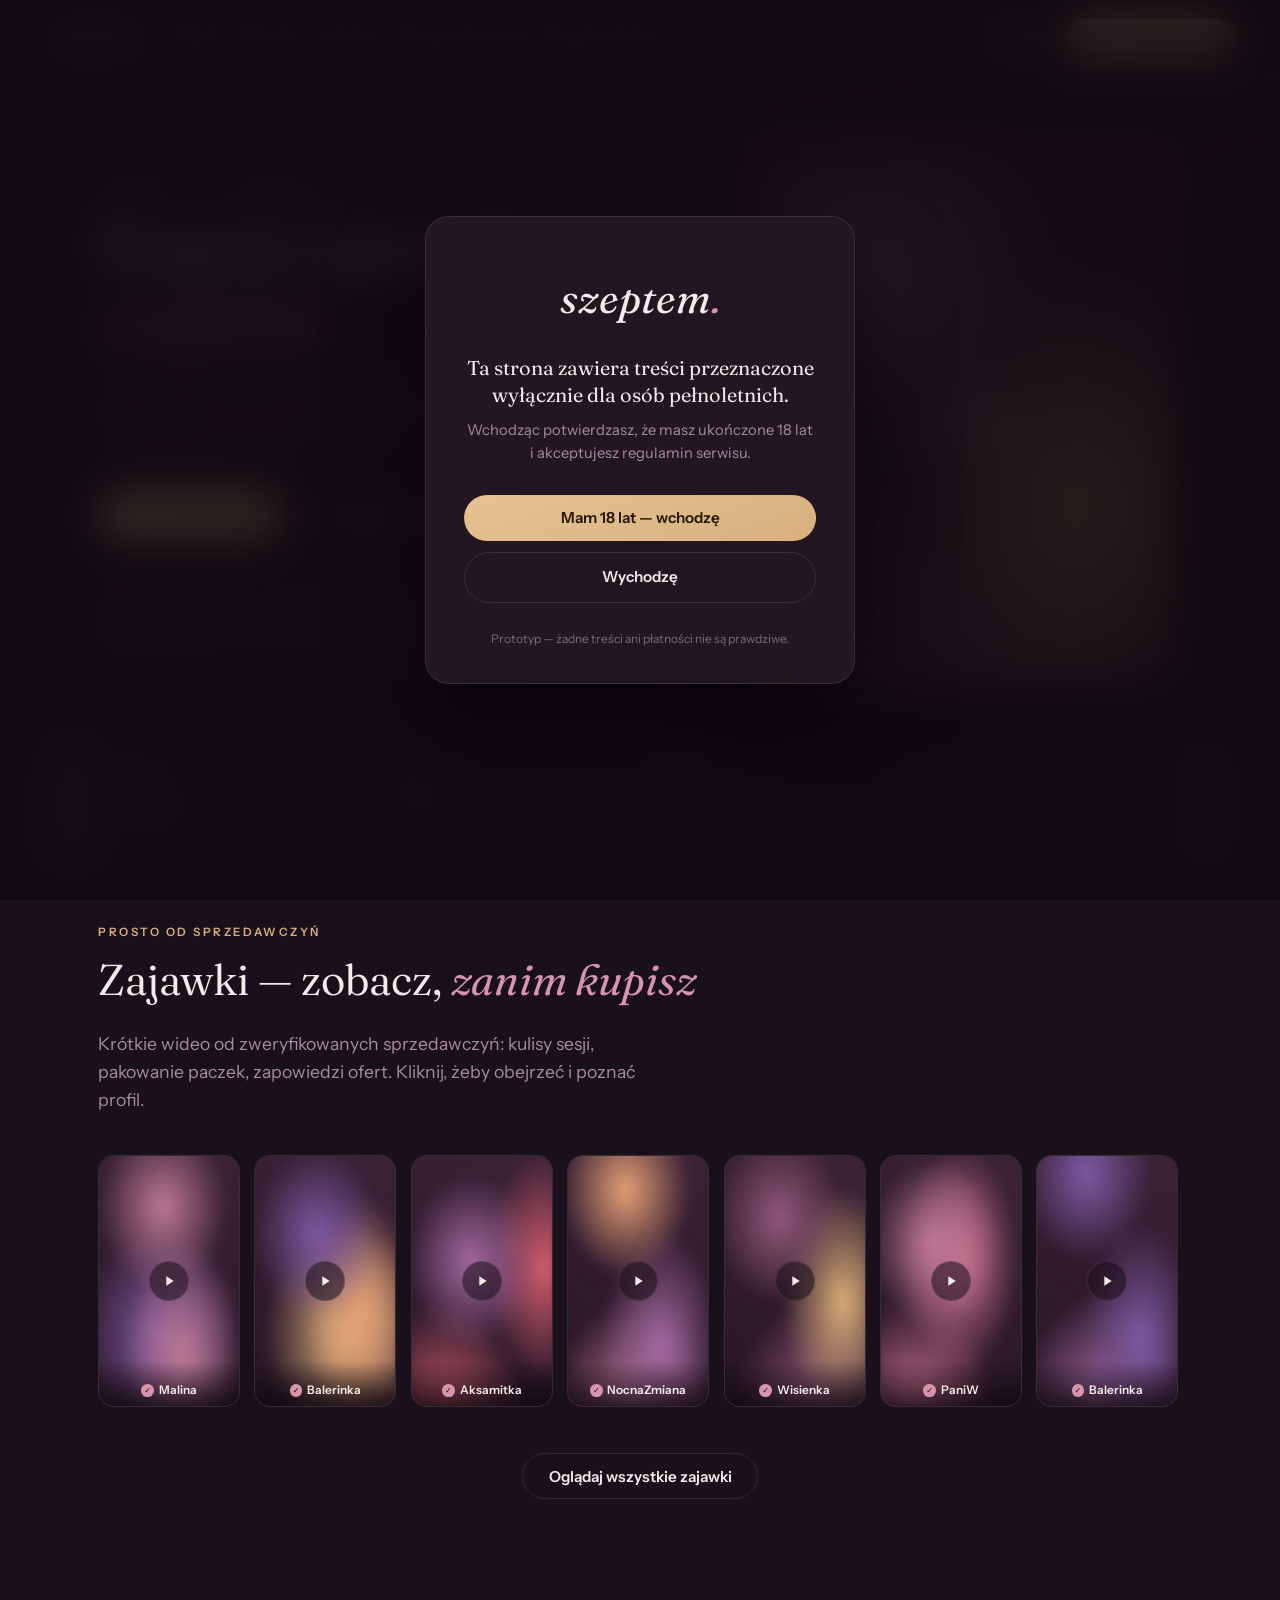
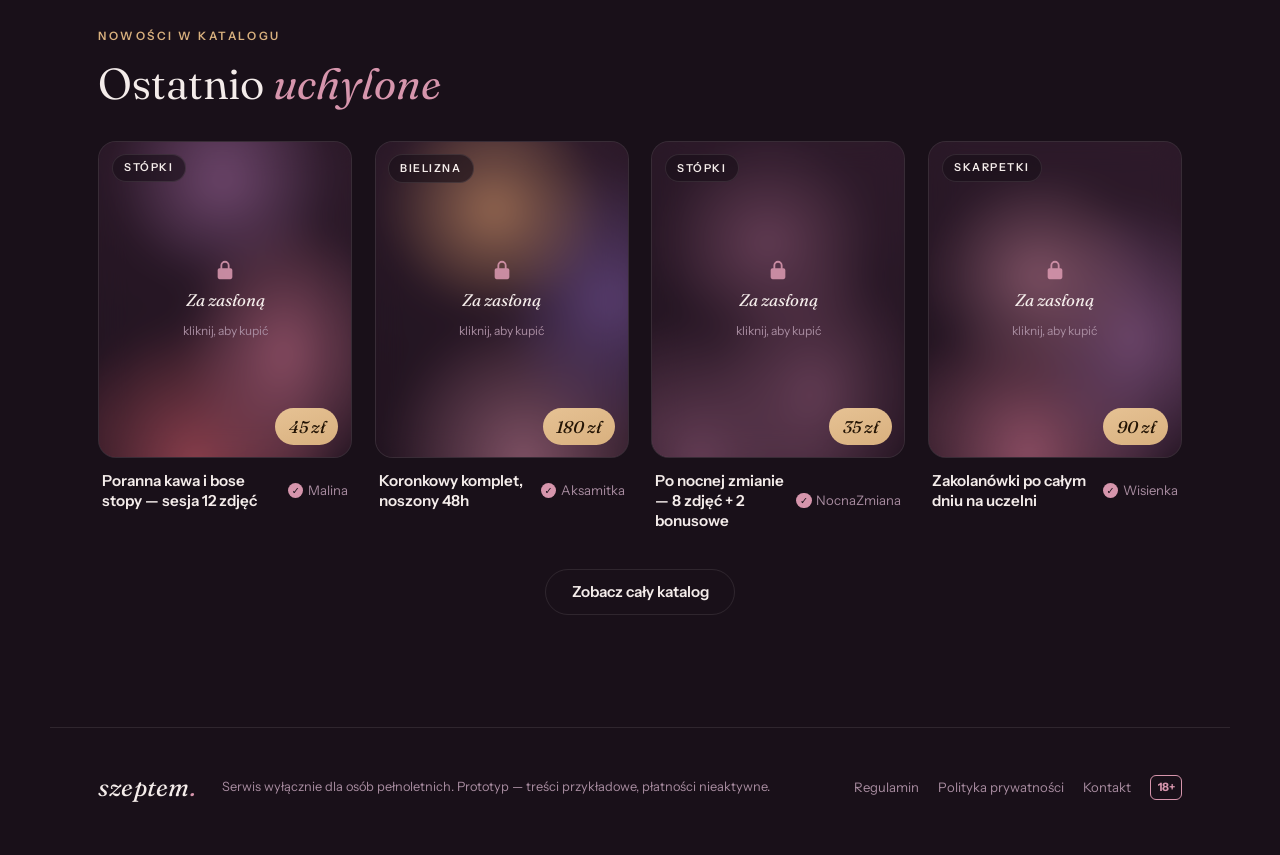
==== index.html @ f17a424f "szeptem. — prototyp marketplace 18+ z feedem zajawek (shorts) Klikalny prototyp: bramka 18+, katalog" ====
<!DOCTYPE html>
<html lang="pl">
<head>
<meta charset="UTF-8">
<meta name="viewport" content="width=device-width, initial-scale=1.0">
<title>szeptem — dyskretny marketplace dla dorosłych</title>
<link rel="preconnect" href="https://fonts.googleapis.com">
<link rel="preconnect" href="https://fonts.gstatic.com" crossorigin>
<link href="https://fonts.googleapis.com/css2?family=Fraunces:ital,opsz,wght@0,9..144,300..700;1,9..144,300..700&family=Instrument+Sans:ital,wght@0,400..700;1,400..700&display=swap" rel="stylesheet">
<link rel="stylesheet" href="css/style.css">
</head>
<body>

<!-- ══════════ BRAMKA 18+ ══════════ -->
<div class="agegate" id="agegate">
  <div class="agegate-card">
    <div class="wordmark wordmark-lg">szeptem<span class="wordmark-dot">.</span></div>
    <p class="agegate-lead">Ta strona zawiera treści przeznaczone wyłącznie dla&nbsp;osób pełnoletnich.</p>
    <p class="agegate-sub">Wchodząc potwierdzasz, że masz ukończone 18&nbsp;lat i&nbsp;akceptujesz regulamin serwisu.</p>
    <div class="agegate-actions">
      <button class="btn btn-gold" id="age-yes">Mam 18 lat — wchodzę</button>
      <a class="btn btn-ghost" href="https://www.google.com">Wychodzę</a>
    </div>
    <p class="agegate-note">Prototyp — żadne treści ani płatności nie są prawdziwe.</p>
  </div>
</div>

<!-- ══════════ NAGŁÓWEK ══════════ -->
<header class="topbar">
  <a class="wordmark" href="#" data-nav="home">szeptem<span class="wordmark-dot">.</span></a>
  <nav class="nav">
    <a href="#" data-nav="home" class="nav-link active">Start</a>
    <a href="#" data-nav="shorts" class="nav-link">Zajawki</a>
    <a href="#" data-nav="browse" class="nav-link">Katalog</a>
    <a href="#" data-nav="sellers" class="nav-link">Dla sprzedawczyń</a>
    <a href="#" data-nav="safety" class="nav-link">Bezpieczeństwo</a>
  </nav>
  <div class="topbar-actions" id="topbar-actions"></div>
</header>

<main>

<!-- ══════════ WIDOK: START ══════════ -->
<section class="view active" id="view-home">
  <div class="hero">
    <div class="hero-copy">
      <p class="eyebrow">Pierwszy polski marketplace 18+</p>
      <h1 class="display">Kupuj i&nbsp;sprzedawaj <em>szeptem</em></h1>
      <p class="lead">Zdjęcia stóp, noszona bielizna i&nbsp;prywatne kolekcje — od&nbsp;zweryfikowanych sprzedawczyń, bez pośredników z&nbsp;zagranicy, w&nbsp;złotówkach i&nbsp;po&nbsp;polsku.</p>
      <div class="hero-actions">
        <button class="btn btn-gold" data-nav="browse">Przeglądaj katalog</button>
        <button class="btn btn-ghost" data-nav="sellers">Zostań sprzedawczynią</button>
      </div>
      <ul class="hero-props">
        <li>Weryfikacja wieku i&nbsp;tożsamości każdej sprzedawczyni</li>
        <li>Dyskretne płatności i&nbsp;neutralna nazwa na&nbsp;wyciągu</li>
        <li>Automatyczny znak wodny na&nbsp;każdym podglądzie</li>
      </ul>
    </div>
    <div class="hero-visual">
      <div class="veil-card veil-hero" data-seed="7">
        <div class="veil-art"></div>
        <div class="veil-cover">
          <svg class="icon-lock" viewBox="0 0 24 24" width="26" height="26" aria-hidden="true"><path fill="currentColor" d="M12 2a5 5 0 0 0-5 5v3H6a2 2 0 0 0-2 2v8a2 2 0 0 0 2 2h12a2 2 0 0 0 2-2v-8a2 2 0 0 0-2-2h-1V7a5 5 0 0 0-5-5Zm-3 8V7a3 3 0 1 1 6 0v3H9Z"/></svg>
          <span>Treść za zasłoną</span>
          <small>odkryjesz ją po zakupie</small>
        </div>
      </div>
    </div>
  </div>

  <div class="strip">
    <div class="strip-item"><strong>85%</strong><span>prowizji trafia do sprzedawczyni</span></div>
    <div class="strip-item"><strong>PLN</strong><span>ceny i wypłaty w złotówkach</span></div>
    <div class="strip-item"><strong>18+</strong><span>weryfikacja dowodem, nie deklaracją</span></div>
    <div class="strip-item"><strong>0</strong><span>prawdziwych imion w serwisie</span></div>
  </div>

  <div class="section">
    <p class="eyebrow">Prosto od sprzedawczyń</p>
    <h2 class="h2">Zajawki — zobacz, <em>zanim kupisz</em></h2>
    <p class="lead lead-narrow">Krótkie wideo od zweryfikowanych sprzedawczyń: kulisy sesji, pakowanie paczek, zapowiedzi ofert. Kliknij, żeby obejrzeć i&nbsp;poznać profil.</p>
    <div class="shorts-teaser" id="home-shorts"></div>
    <div class="section-more"><button class="btn btn-ghost" data-nav="shorts">Oglądaj wszystkie zajawki</button></div>
  </div>

  <div class="section">
    <p class="eyebrow">Nowości w katalogu</p>
    <h2 class="h2">Ostatnio <em>uchylone</em></h2>
    <div class="grid" id="home-grid"></div>
    <div class="section-more"><button class="btn btn-ghost" data-nav="browse">Zobacz cały katalog</button></div>
  </div>
</section>

<!-- ══════════ WIDOK: ZAJAWKI (shorts) ══════════ -->
<section class="view" id="view-shorts">
  <div class="shorts-wrap">
    <aside class="shorts-intro">
      <p class="eyebrow">Zajawki</p>
      <h2 class="h2">Krótko. Zmysłowo. <em>Szeptem.</em></h2>
      <p class="lead">Sprzedawczynie pokazują tu kulisy swoich ofert w&nbsp;kilkusekundowych klipach. Podgląd zawsze ze&nbsp;znakiem wodnym — pełna treść czeka za&nbsp;zasłoną.</p>
      <ul class="hero-props shorts-hints">
        <li>Przewijaj w dół, żeby oglądać kolejne</li>
        <li>Kliknij wideo, żeby przejść do profilu</li>
        <li>Złoty przycisk kupuje ofertę z zajawki</li>
      </ul>
    </aside>
    <div class="shorts-feed" id="shorts-feed" aria-label="Zajawki wideo"></div>
  </div>
</section>

<!-- ══════════ WIDOK: KATALOG ══════════ -->
<section class="view" id="view-browse">
  <div class="section">
    <p class="eyebrow">Katalog</p>
    <h2 class="h2">Wybierz, co Cię <em>kusi</em></h2>
    <div class="filters" id="filters"></div>
    <div class="grid" id="browse-grid"></div>
  </div>
</section>

<!-- ══════════ WIDOK: PROFIL ══════════ -->
<section class="view" id="view-profile">
  <div class="section" id="profile-root"></div>
</section>

<!-- ══════════ WIDOK: DLA SPRZEDAWCZYŃ ══════════ -->
<section class="view" id="view-sellers">
  <div class="section">
    <p class="eyebrow">Dla sprzedawczyń</p>
    <h2 class="h2">Twoje zasady. Twoja cena. <em>Twoja anonimowość.</em></h2>
    <p class="lead lead-narrow">Zarabiasz na własnych warunkach — my pilnujemy dyskrecji, płatności i&nbsp;tego, żeby nikt nie&nbsp;ukradł Twoich zdjęć.</p>

    <ol class="steps">
      <li class="step">
        <span class="step-no">1</span>
        <h3>Weryfikacja</h3>
        <p>Dowód osobisty + selfie. Sprawdzamy pełnoletność i&nbsp;tożsamość, a&nbsp;potem te dane znikają z&nbsp;widoku — kupujący widzą wyłącznie Twój pseudonim.</p>
      </li>
      <li class="step">
        <span class="step-no">2</span>
        <h3>Wystawiasz oferty</h3>
        <p>Zdjęcia stóp, bielizna, zestawy, video. Sama ustalasz ceny. Każdy podgląd dostaje automatyczny znak wodny i&nbsp;trafia za&nbsp;zasłonę.</p>
      </li>
      <li class="step">
        <span class="step-no">3</span>
        <h3>Wypłacasz</h3>
        <p>85% ceny trafia do&nbsp;Ciebie. Wypłata na&nbsp;konto lub w&nbsp;krypto, z&nbsp;neutralnym tytułem przelewu.</p>
      </li>
    </ol>

    <div class="seller-cta">
      <button class="btn btn-gold" onclick="alert('Prototyp — rejestracja jeszcze nie działa.')">Załóż konto sprzedawczyni</button>
      <span class="seller-cta-note">Rejestracja i weryfikacja są bezpłatne.</span>
    </div>
  </div>
</section>

<!-- ══════════ WIDOK: BEZPIECZEŃSTWO ══════════ -->
<section class="view" id="view-safety">
  <div class="section">
    <p class="eyebrow">Bezpieczeństwo</p>
    <h2 class="h2">Dyskrecja to nie dodatek. <em>To fundament.</em></h2>
    <div class="safety-grid">
      <div class="safety-card">
        <h3>Weryfikacja 18+</h3>
        <p>Każda sprzedawczyni przechodzi weryfikację dowodem osobistym i&nbsp;selfie. Konta bez weryfikacji nie mogą niczego wystawić.</p>
      </div>
      <div class="safety-card">
        <h3>Anonimowość obu stron</h3>
        <p>Pseudonimy zamiast imion, brak publicznych danych kontaktowych. Wiadomości tylko wewnątrz serwisu.</p>
      </div>
      <div class="safety-card">
        <h3>Neutralne płatności</h3>
        <p>Na wyciągu z banku pojawia się neutralna nazwa firmy — nigdy nazwa serwisu ani opis zakupu.</p>
      </div>
      <div class="safety-card">
        <h3>Ochrona treści</h3>
        <p>Znaki wodne na podglądach, blokada zapisu, zgłoszenia DMCA w&nbsp;imieniu sprzedawczyń, gdy ktoś wyniesie treści poza serwis.</p>
      </div>
      <div class="safety-card">
        <h3>Moderacja</h3>
        <p>Każda oferta przechodzi przez moderację przed publikacją. Zero tolerancji dla treści niezgodnych z&nbsp;prawem lub wystawianych bez zgody.</p>
      </div>
      <div class="safety-card">
        <h3>RODO</h3>
        <p>Dane weryfikacyjne przechowywane osobno od&nbsp;profilu, szyfrowane, usuwane na&nbsp;żądanie po&nbsp;zamknięciu konta.</p>
      </div>
    </div>
  </div>
</section>

</main>

<!-- ══════════ MODAL ZAKUPU ══════════ -->
<div class="modal-backdrop" id="modal" hidden>
  <div class="modal" role="dialog" aria-modal="true" aria-labelledby="modal-title">
    <button class="modal-close" id="modal-close" aria-label="Zamknij">×</button>
    <div id="modal-body"></div>
  </div>
</div>

<footer class="footer">
  <div class="wordmark">szeptem<span class="wordmark-dot">.</span></div>
  <p>Serwis wyłącznie dla osób pełnoletnich. Prototyp — treści przykładowe, płatności nieaktywne.</p>
  <nav class="footer-links">
    <a href="#" onclick="return false">Regulamin</a>
    <a href="#" onclick="return false">Polityka prywatności</a>
    <a href="#" onclick="return false">Kontakt</a>
    <span class="badge-18">18+</span>
  </nav>
</footer>

<script src="js/data.js"></script>
<script src="js/app.js"></script>
</body>
</html>
---- css/style.css ----
/* ═══════════════════════════════════════════════════════════
   szeptem. — design system „atłasowa noc"
   śliwkowa czerń · przygaszony róż · szampańskie złoto
   Fraunces (display, italic) + Instrument Sans (tekst)
   ═══════════════════════════════════════════════════════════ */

:root {
  --ink:     #191019;   /* tło — śliwkowa czerń, nie neutralna */
  --panel:   #221621;
  --panel-2: #2b1c29;
  --rose:    #d695ac;   /* atłasowy róż — akcent zmysłowy */
  --rose-soft: #b97a92;
  --gold:    #d8b07e;   /* szampańskie złoto — ceny, CTA */
  --cream:   #f4ecea;
  --muted:   #a88ca0;
  --line:    rgba(244, 236, 234, .10);
  --radius:  18px;
  --font-display: "Fraunces", Georgia, serif;
  --font-body: "Instrument Sans", system-ui, sans-serif;
}

* { margin: 0; padding: 0; box-sizing: border-box; }

html { scroll-behavior: smooth; }

body {
  background: var(--ink);
  color: var(--cream);
  font-family: var(--font-body);
  font-size: 16px;
  line-height: 1.6;
  min-height: 100vh;
  /* delikatna poświata w rogu — jak lampka nocna */
  background-image:
    radial-gradient(1200px 700px at 85% -10%, rgba(214, 149, 172, .07), transparent 60%),
    radial-gradient(900px 600px at -10% 100%, rgba(216, 176, 126, .05), transparent 60%);
  background-attachment: fixed;
}

::selection { background: var(--rose); color: var(--ink); }

/* ── typografia ── */

.wordmark {
  font-family: var(--font-display);
  font-style: italic;
  font-weight: 400;
  font-size: 1.55rem;
  letter-spacing: .01em;
  color: var(--cream);
  text-decoration: none;
}
.wordmark-dot { color: var(--rose); }
.wordmark-lg { font-size: 2.6rem; }

.display {
  font-family: var(--font-display);
  font-weight: 340;
  font-size: clamp(2.6rem, 6vw, 4.4rem);
  line-height: 1.04;
  letter-spacing: -.015em;
}
.display em, .h2 em {
  font-style: italic;
  color: var(--rose);
  font-weight: 380;
}

.h2 {
  font-family: var(--font-display);
  font-weight: 360;
  font-size: clamp(1.9rem, 4vw, 2.7rem);
  line-height: 1.12;
  margin-bottom: 1.6rem;
}

.eyebrow {
  font-size: .72rem;
  font-weight: 600;
  letter-spacing: .22em;
  text-transform: uppercase;
  color: var(--gold);
  margin-bottom: .9rem;
}

.lead {
  font-size: 1.1rem;
  color: var(--muted);
  max-width: 46ch;
}
.lead-narrow { margin-bottom: 2.5rem; }

/* ── przyciski ── */

.btn {
  display: inline-block;
  font-family: var(--font-body);
  font-size: .95rem;
  font-weight: 600;
  padding: .78rem 1.6rem;
  border-radius: 999px;
  border: 1px solid transparent;
  cursor: pointer;
  text-decoration: none;
  text-align: center;
  transition: transform .15s ease, background .2s ease, border-color .2s ease;
}
.btn:hover { transform: translateY(-1px); }
.btn:focus-visible { outline: 2px solid var(--rose); outline-offset: 3px; }

.btn-gold {
  background: linear-gradient(160deg, #e6c294, var(--gold));
  color: #241505;
}
.btn-ghost {
  background: transparent;
  border-color: var(--line);
  color: var(--cream);
}
.btn-ghost:hover { border-color: var(--rose-soft); }
.btn-sm { padding: .5rem 1.1rem; font-size: .85rem; }

/* ── bramka 18+ ── */

.agegate {
  position: fixed; inset: 0; z-index: 100;
  display: flex; align-items: center; justify-content: center;
  background: rgba(15, 8, 15, .8);
  backdrop-filter: blur(22px);
  -webkit-backdrop-filter: blur(22px);
  padding: 1.5rem;
}
.agegate.hidden { display: none; }

.agegate-card {
  max-width: 430px;
  text-align: center;
  background: var(--panel);
  border: 1px solid var(--line);
  border-radius: 24px;
  padding: 3rem 2.4rem 2.2rem;
  box-shadow: 0 40px 90px rgba(0,0,0,.5);
}
.agegate-lead {
  font-family: var(--font-display);
  font-size: 1.25rem;
  font-weight: 380;
  line-height: 1.35;
  margin: 1.4rem 0 .7rem;
}
.agegate-sub { color: var(--muted); font-size: .92rem; margin-bottom: 1.8rem; }
.agegate-actions { display: flex; flex-direction: column; gap: .7rem; }
.agegate-note { margin-top: 1.6rem; font-size: .75rem; color: var(--muted); opacity: .7; }

/* ── nagłówek ── */

.topbar {
  position: sticky; top: 0; z-index: 50;
  display: flex; align-items: center; gap: 2.2rem;
  padding: 1rem clamp(1.2rem, 4vw, 3rem);
  background: rgba(25, 16, 25, .82);
  backdrop-filter: blur(14px);
  -webkit-backdrop-filter: blur(14px);
  border-bottom: 1px solid var(--line);
}
.nav { display: flex; gap: 1.6rem; flex: 1; }
.nav-link {
  color: var(--muted);
  text-decoration: none;
  font-size: .92rem;
  font-weight: 500;
  padding: .3rem 0;
  border-bottom: 1px solid transparent;
  transition: color .2s ease;
}
.nav-link:hover { color: var(--cream); }
.nav-link.active { color: var(--cream); border-bottom-color: var(--rose); }
.topbar-actions { display: flex; gap: .6rem; }

/* ── widoki ── */

.view { display: none; }
.view.active { display: block; animation: viewIn .35s ease; }
@keyframes viewIn { from { opacity: 0; transform: translateY(8px); } to { opacity: 1; transform: none; } }

.section {
  max-width: 1180px;
  margin: 0 auto;
  padding: 4rem clamp(1.2rem, 4vw, 3rem);
}
.section-more { text-align: center; margin-top: 2.4rem; }

/* ── hero ── */

.hero {
  max-width: 1180px;
  margin: 0 auto;
  padding: 4.5rem clamp(1.2rem, 4vw, 3rem) 3rem;
  display: grid;
  grid-template-columns: 1.15fr .85fr;
  gap: 3.5rem;
  align-items: center;
}
.hero-actions { display: flex; gap: .9rem; margin: 2rem 0 2.2rem; flex-wrap: wrap; }
.hero-copy .lead { margin-top: 1.4rem; }

.hero-props { list-style: none; display: grid; gap: .55rem; }
.hero-props li {
  color: var(--muted);
  font-size: .92rem;
  padding-left: 1.4rem;
  position: relative;
}
.hero-props li::before {
  content: "";
  position: absolute; left: 0; top: .52em;
  width: .55rem; height: .55rem;
  border-radius: 50%;
  background: radial-gradient(circle at 35% 35%, var(--rose), var(--rose-soft));
}

/* ── pasek liczb ── */

.strip {
  max-width: 1180px;
  margin: 0 auto;
  padding: 0 clamp(1.2rem, 4vw, 3rem);
  display: grid;
  grid-template-columns: repeat(4, 1fr);
  gap: 1px;
  background: var(--line);
  border-block: 1px solid var(--line);
}
.strip-item {
  background: var(--ink);
  padding: 1.6rem 1.2rem;
  display: flex; flex-direction: column; gap: .15rem;
}
.strip-item strong {
  font-family: var(--font-display);
  font-style: italic;
  font-weight: 420;
  font-size: 1.7rem;
  color: var(--gold);
}
.strip-item span { font-size: .84rem; color: var(--muted); }

/* ═══ SYGNATURA: karty za zasłoną ═══ */

.veil-card {
  position: relative;
  border-radius: var(--radius);
  overflow: hidden;
  aspect-ratio: 4 / 5;
  border: 1px solid var(--line);
  background: var(--panel);
  cursor: pointer;
  isolation: isolate;
}

/* abstrakcyjny „atłas" — plamy światła zamiast zdjęcia */
.veil-art {
  position: absolute; inset: 0;
  background:
    radial-gradient(60% 45% at var(--x1, 30%) var(--y1, 25%), var(--c1, #b97a92) 0%, transparent 70%),
    radial-gradient(55% 60% at var(--x2, 75%) var(--y2, 65%), var(--c2, #d8b07e) 0%, transparent 70%),
    radial-gradient(70% 55% at var(--x3, 45%) var(--y3, 90%), var(--c3, #6d3b57) 0%, transparent 75%),
    linear-gradient(200deg, #3a2336, #241522);
  filter: blur(4px) saturate(1.1);
  transform: scale(1.06);
  transition: filter .5s ease, transform .5s ease;
}

.veil-cover {
  position: absolute; inset: 0;
  display: flex; flex-direction: column; align-items: center; justify-content: center;
  gap: .4rem;
  text-align: center;
  background: rgba(25, 16, 25, .38);
  backdrop-filter: blur(14px);
  -webkit-backdrop-filter: blur(14px);
  color: var(--cream);
  transition: backdrop-filter .5s ease, background .5s ease, opacity .5s ease;
  padding: 1rem;
}
.veil-cover span { font-family: var(--font-display); font-style: italic; font-size: 1.05rem; }
.veil-cover small { font-size: .75rem; color: var(--muted); }
.icon-lock { color: var(--rose); opacity: .9; }

.veil-card:hover .veil-cover,
.veil-card:focus-visible .veil-cover {
  backdrop-filter: blur(5px);
  -webkit-backdrop-filter: blur(5px);
  background: rgba(25, 16, 25, .18);
}
.veil-card:hover .veil-art { filter: blur(1px) saturate(1.2); transform: scale(1.02); }
.veil-card:focus-visible { outline: 2px solid var(--rose); outline-offset: 3px; }

.veil-hero { box-shadow: 0 40px 80px rgba(0, 0, 0, .45); }

/* ── katalog: karty ofert ── */

.grid {
  display: grid;
  grid-template-columns: repeat(auto-fill, minmax(240px, 1fr));
  gap: 1.4rem;
  margin-top: 2rem;
}

.listing { display: flex; flex-direction: column; }
.listing .veil-card { aspect-ratio: 4 / 5; }

.listing-tag {
  position: absolute; top: .8rem; left: .8rem; z-index: 2;
  font-size: .68rem; font-weight: 600;
  letter-spacing: .14em; text-transform: uppercase;
  background: rgba(25, 16, 25, .65);
  border: 1px solid var(--line);
  color: var(--cream);
  padding: .28rem .7rem;
  border-radius: 999px;
  backdrop-filter: blur(6px);
}
.listing-price {
  position: absolute; bottom: .8rem; right: .8rem; z-index: 2;
  font-family: var(--font-display);
  font-style: italic;
  font-weight: 460;
  font-size: 1.06rem;
  background: linear-gradient(160deg, #e6c294, var(--gold));
  color: #241505;
  padding: .3rem .85rem;
  border-radius: 999px;
}

.listing-meta { display: flex; align-items: center; justify-content: space-between; padding: .8rem .25rem 0; gap: .6rem; }
.listing-title { font-size: .95rem; font-weight: 600; line-height: 1.3; }
.listing-seller {
  font-size: .82rem; color: var(--muted);
  text-decoration: none;
  display: inline-flex; align-items: center; gap: .3rem;
  white-space: nowrap;
}
.listing-seller:hover { color: var(--rose); }

.badge-verified {
  display: inline-flex; align-items: center; justify-content: center;
  width: .95rem; height: .95rem;
  border-radius: 50%;
  background: var(--rose);
  color: var(--ink);
  font-size: .6rem; font-weight: 700;
  flex-shrink: 0;
}

/* ── filtry ── */

.filters { display: flex; gap: .6rem; flex-wrap: wrap; margin-top: .5rem; }
.filter-chip {
  font-family: var(--font-body);
  font-size: .85rem; font-weight: 500;
  color: var(--muted);
  background: transparent;
  border: 1px solid var(--line);
  border-radius: 999px;
  padding: .45rem 1.1rem;
  cursor: pointer;
  transition: color .2s, border-color .2s, background .2s;
}
.filter-chip:hover { color: var(--cream); border-color: var(--rose-soft); }
.filter-chip.active {
  color: var(--ink);
  background: var(--rose);
  border-color: var(--rose);
  font-weight: 600;
}
.filter-chip:focus-visible { outline: 2px solid var(--rose); outline-offset: 2px; }

/* ── profil ── */

.profile-head {
  display: flex; gap: 1.8rem; align-items: center;
  margin-bottom: 2.5rem;
  flex-wrap: wrap;
}
.avatar {
  width: 108px; height: 108px;
  border-radius: 50%;
  border: 1px solid var(--line);
  background:
    radial-gradient(70% 70% at 30% 25%, var(--c1, #b97a92), transparent 75%),
    radial-gradient(70% 70% at 75% 80%, var(--c2, #d8b07e), transparent 75%),
    #2b1c29;
  filter: saturate(1.1);
  display: flex; align-items: center; justify-content: center;
  font-family: var(--font-display); font-style: italic;
  font-size: 2.4rem; color: rgba(244, 236, 234, .9);
  flex-shrink: 0;
}
.profile-name {
  font-family: var(--font-display);
  font-weight: 400;
  font-size: 2rem;
  display: flex; align-items: center; gap: .6rem;
}
.profile-name .badge-verified { width: 1.25rem; height: 1.25rem; font-size: .75rem; }
.profile-bio { color: var(--muted); max-width: 52ch; margin-top: .4rem; }
.profile-stats { display: flex; gap: 1.8rem; margin-top: .9rem; font-size: .88rem; color: var(--muted); }
.profile-stats b { color: var(--gold); font-weight: 600; }

.back-link {
  display: inline-block;
  color: var(--muted);
  text-decoration: none;
  font-size: .9rem;
  margin-bottom: 1.6rem;
}
.back-link:hover { color: var(--rose); }

/* ── kroki (dla sprzedawczyń) ── */

.steps {
  list-style: none;
  display: grid;
  grid-template-columns: repeat(3, 1fr);
  gap: 1.4rem;
  margin-top: 1rem;
  counter-reset: none;
}
.step {
  background: var(--panel);
  border: 1px solid var(--line);
  border-radius: var(--radius);
  padding: 1.8rem 1.6rem;
}
.step-no {
  font-family: var(--font-display);
  font-style: italic;
  font-size: 1.5rem;
  color: var(--rose);
  display: block;
  margin-bottom: .7rem;
}
.step h3 { font-family: var(--font-display); font-weight: 420; font-size: 1.25rem; margin-bottom: .5rem; }
.step p { font-size: .92rem; color: var(--muted); }

.seller-cta { margin-top: 2.6rem; display: flex; align-items: center; gap: 1.2rem; flex-wrap: wrap; }
.seller-cta-note { font-size: .85rem; color: var(--muted); }

/* ── bezpieczeństwo ── */

.safety-grid {
  display: grid;
  grid-template-columns: repeat(auto-fill, minmax(300px, 1fr));
  gap: 1.4rem;
  margin-top: 1rem;
}
.safety-card {
  background: var(--panel);
  border: 1px solid var(--line);
  border-radius: var(--radius);
  padding: 1.7rem 1.6rem;
}
.safety-card h3 { font-family: var(--font-display); font-weight: 420; font-size: 1.2rem; margin-bottom: .5rem; }
.safety-card p { font-size: .92rem; color: var(--muted); }

/* ── modal ── */

.modal-backdrop[hidden] { display: none; }
.modal-backdrop {
  position: fixed; inset: 0; z-index: 90;
  display: flex; align-items: center; justify-content: center;
  background: rgba(15, 8, 15, .72);
  backdrop-filter: blur(10px);
  -webkit-backdrop-filter: blur(10px);
  padding: 1.5rem;
}
.modal {
  position: relative;
  width: min(440px, 100%);
  background: var(--panel);
  border: 1px solid var(--line);
  border-radius: 24px;
  padding: 2.2rem;
  box-shadow: 0 40px 90px rgba(0,0,0,.5);
  animation: viewIn .25s ease;
}
.modal-close {
  position: absolute; top: .9rem; right: 1.1rem;
  background: none; border: none;
  color: var(--muted);
  font-size: 1.6rem; line-height: 1;
  cursor: pointer;
}
.modal-close:hover { color: var(--cream); }

.modal h3 { font-family: var(--font-display); font-weight: 400; font-size: 1.5rem; margin-bottom: .3rem; }
.modal .modal-seller { color: var(--muted); font-size: .9rem; margin-bottom: 1.4rem; }
.modal .modal-price {
  font-family: var(--font-display); font-style: italic;
  font-size: 2rem; color: var(--gold);
  margin-bottom: 1.4rem;
}
.pay-options { display: grid; gap: .6rem; margin-bottom: 1.4rem; }
.pay-option {
  display: flex; align-items: center; justify-content: space-between;
  border: 1px solid var(--line);
  border-radius: 12px;
  padding: .8rem 1rem;
  font-size: .92rem;
  cursor: pointer;
  background: transparent;
  color: var(--cream);
  font-family: var(--font-body);
  transition: border-color .2s;
}
.pay-option:hover { border-color: var(--rose-soft); }
.pay-option small { color: var(--muted); }
.modal-note { font-size: .78rem; color: var(--muted); text-align: center; margin-top: 1rem; }

/* ═══ zajawki (shorts) ═══ */

.shorts-wrap {
  max-width: 1180px;
  margin: 0 auto;
  padding: 3rem clamp(1.2rem, 4vw, 3rem);
  display: grid;
  grid-template-columns: 1fr minmax(300px, 400px);
  gap: 3.5rem;
  align-items: start;
}
.shorts-intro { position: sticky; top: 96px; }
.shorts-hints { margin-top: 1.6rem; }

.shorts-feed {
  height: min(calc(100vh - 140px), 720px);
  overflow-y: auto;
  scroll-snap-type: y mandatory;
  display: flex;
  flex-direction: column;
  gap: 1rem;
  scrollbar-width: none;
}
.shorts-feed::-webkit-scrollbar { display: none; }

.short {
  position: relative;
  flex: 0 0 100%;
  scroll-snap-align: start;
  scroll-snap-stop: always;
  border-radius: 26px;
  overflow: hidden;
  border: 1px solid var(--line);
  background: var(--panel);
  isolation: isolate;
  filter: brightness(.7) saturate(.85);
  transition: filter .45s ease;
}
.short.playing { filter: none; }

/* „wideo" — atłas w ruchu, tylko gdy zajawka gra */
.short-video { position: absolute; inset: 0; overflow: hidden; }
.short-video .veil-art { filter: blur(6px) saturate(1.15); transform: scale(1.15); }
.short.playing .short-video .veil-art { animation: satinDrift 9s ease-in-out infinite alternate; }
@keyframes satinDrift {
  from { transform: scale(1.15) translate(-1.5%, 1%) rotate(-1deg); }
  to   { transform: scale(1.22) translate(2%, -2%) rotate(1.5deg); }
}
/* przesuwający się refleks światła */
.short-video::after {
  content: "";
  position: absolute; inset: -30%;
  background: linear-gradient(115deg, transparent 42%, rgba(244, 236, 234, .09) 50%, transparent 58%);
  transform: translateX(-60%);
}
.short.playing .short-video::after { animation: satinSheen 5.5s ease-in-out infinite; }
@keyframes satinSheen {
  0%, 15% { transform: translateX(-60%); }
  55%, 100% { transform: translateX(60%); }
}

/* znak wodny — estetyka i komunikat produktowy naraz */
.short-wm {
  position: absolute; inset: -35%;
  transform: rotate(-22deg);
  font-family: var(--font-display);
  font-style: italic;
  font-size: 1.5rem;
  line-height: 3.2;
  word-spacing: 2.2rem;
  color: rgba(244, 236, 234, .07);
  overflow: hidden;
  pointer-events: none;
  user-select: none;
}

.short-progress {
  position: absolute; top: .8rem; left: 1rem; right: 1rem; z-index: 5;
  height: 3px;
  border-radius: 999px;
  background: rgba(244, 236, 234, .18);
  overflow: hidden;
}
.short-progress i { display: block; height: 100%; width: 0; background: var(--rose); border-radius: 999px; }
.short.playing .short-progress i { animation: shortProgress var(--dur, 8s) linear forwards; }
@keyframes shortProgress { from { width: 0; } to { width: 100%; } }

.short-tag { top: 1.6rem; }

.short-tap { position: absolute; inset: 0; z-index: 2; cursor: pointer; }
.short-tap:focus-visible { outline: 2px solid var(--rose); outline-offset: -4px; border-radius: 26px; }

/* szyna akcji — polub / wyślij / wyświetlenia */
.short-rail {
  position: absolute; right: .8rem; bottom: 7.5rem; z-index: 4;
  display: flex; flex-direction: column; gap: .6rem;
}
.rail-btn {
  display: flex; flex-direction: column; align-items: center; gap: .18rem;
  width: 54px;
  padding: .55rem 0 .45rem;
  border-radius: 16px;
  border: 1px solid var(--line);
  background: rgba(25, 16, 25, .55);
  backdrop-filter: blur(8px);
  -webkit-backdrop-filter: blur(8px);
  color: var(--cream);
  font-family: var(--font-body);
  cursor: pointer;
  transition: border-color .2s, color .2s, transform .15s;
}
.rail-btn:hover { border-color: var(--rose-soft); transform: translateY(-1px); }
.rail-btn:focus-visible { outline: 2px solid var(--rose); outline-offset: 2px; }
.rail-btn b { font-size: .62rem; font-weight: 600; color: var(--muted); }
.rail-btn.liked { color: var(--rose); border-color: var(--rose); }
.rail-btn.liked b { color: var(--rose); }
.rail-views { cursor: default; }
.rail-views:hover { border-color: var(--line); transform: none; }

/* dolna nakładka: sprzedawczyni + opis + CTA */
.short-overlay {
  position: absolute; left: 0; right: 0; bottom: 0; z-index: 3;
  padding: 3.5rem 4.6rem 1.2rem 1.2rem;
  display: flex; flex-direction: column; gap: .5rem;
  background: linear-gradient(transparent, rgba(15, 8, 15, .82) 65%);
  pointer-events: none;
}
.short-overlay a, .short-overlay button { pointer-events: auto; }
.short-seller {
  display: inline-flex; align-items: center; gap: .55rem;
  align-self: flex-start;
  color: var(--cream);
  font-weight: 600; font-size: .95rem;
  text-decoration: none;
}
.short-seller:hover { color: var(--rose); }
.avatar-xs {
  width: 34px; height: 34px;
  font-size: 1.05rem;
  border-radius: 50%;
}
.short-caption { font-size: .9rem; line-height: 1.45; color: var(--cream); max-width: 34ch; }
.short-actions { display: flex; gap: .55rem; flex-wrap: wrap; margin-top: .3rem; }

/* zwiastun zajawek na stronie głównej */
.shorts-teaser {
  display: flex; gap: .9rem;
  overflow-x: auto;
  margin-top: 1.8rem;
  padding-bottom: .5rem;
  scrollbar-width: none;
}
.shorts-teaser::-webkit-scrollbar { display: none; }
.short-thumb {
  position: relative;
  flex: 0 0 142px;
  aspect-ratio: 9 / 16;
  border-radius: 16px;
  overflow: hidden;
  border: 1px solid var(--line);
  background: var(--panel);
  cursor: pointer;
  padding: 0;
  isolation: isolate;
  transition: transform .2s ease, border-color .2s ease;
}
.short-thumb:hover { transform: translateY(-3px); border-color: var(--rose-soft); }
.short-thumb:focus-visible { outline: 2px solid var(--rose); outline-offset: 3px; }
.short-thumb .veil-art { filter: blur(5px) saturate(1.1); transform: scale(1.1); }
.short-thumb-play {
  position: absolute; top: 50%; left: 50%; z-index: 2;
  transform: translate(-50%, -50%);
  width: 40px; height: 40px;
  border-radius: 50%;
  display: flex; align-items: center; justify-content: center;
  background: rgba(25, 16, 25, .55);
  border: 1px solid var(--line);
  backdrop-filter: blur(6px);
  color: var(--cream);
  transition: background .2s, color .2s;
}
.short-thumb:hover .short-thumb-play { background: var(--rose); color: var(--ink); }
.short-thumb-handle {
  position: absolute; left: 0; right: 0; bottom: 0; z-index: 2;
  display: flex; align-items: center; justify-content: center; gap: .3rem;
  padding: 1.4rem .5rem .55rem;
  font-family: var(--font-body);
  font-size: .74rem; font-weight: 600;
  color: var(--cream);
  background: linear-gradient(transparent, rgba(15, 8, 15, .8));
}
.short-thumb-handle .badge-verified { width: .8rem; height: .8rem; font-size: .5rem; }

/* ── toast ── */
.toast {
  position: fixed; bottom: 4.6rem; left: 50%; z-index: 95;
  transform: translate(-50%, 12px);
  background: var(--panel-2);
  border: 1px solid var(--line);
  color: var(--cream);
  font-size: .88rem;
  padding: .7rem 1.3rem;
  border-radius: 999px;
  box-shadow: 0 18px 50px rgba(0, 0, 0, .45);
  opacity: 0;
  pointer-events: none;
  transition: opacity .25s ease, transform .25s ease;
}
.toast.show { opacity: 1; transform: translate(-50%, 0); }

/* ── chip zalogowanego użytkownika ── */
.user-chip {
  display: inline-flex; align-items: center; gap: .5rem;
  font-size: .88rem; font-weight: 600;
  color: var(--cream);
}
.user-chip .avatar-xs { width: 30px; height: 30px; font-size: .95rem; }

/* ── stopka ── */

.footer {
  max-width: 1180px;
  margin: 3rem auto 0;
  padding: 2.5rem clamp(1.2rem, 4vw, 3rem) 3rem;
  border-top: 1px solid var(--line);
  display: flex; align-items: center; gap: 1.6rem; flex-wrap: wrap;
}
.footer p { font-size: .8rem; color: var(--muted); flex: 1; min-width: 240px; }
.footer-links { display: flex; align-items: center; gap: 1.2rem; }
.footer-links a { color: var(--muted); font-size: .82rem; text-decoration: none; }
.footer-links a:hover { color: var(--rose); }
.badge-18 {
  font-size: .72rem; font-weight: 700;
  border: 1.5px solid var(--rose);
  color: var(--rose);
  border-radius: 6px;
  padding: .15rem .4rem;
}

/* ── responsywność ── */

@media (max-width: 900px) {
  .hero { grid-template-columns: 1fr; padding-top: 3rem; }
  .hero-visual { max-width: 380px; }
  .strip { grid-template-columns: repeat(2, 1fr); }
  .steps { grid-template-columns: 1fr; }
  .nav { display: none; }
  .shorts-wrap { grid-template-columns: 1fr; gap: 1.6rem; padding-top: 1.4rem; }
  .shorts-intro { position: static; }
  .shorts-intro .lead, .shorts-hints { display: none; }
  .shorts-intro .h2 { margin-bottom: 0; font-size: 1.5rem; }
  .shorts-feed { height: calc(100dvh - 215px); }
}

@media (max-width: 560px) {
  .topbar { gap: 1rem; }
  .strip { grid-template-columns: 1fr 1fr; }
  .grid { grid-template-columns: repeat(auto-fill, minmax(160px, 1fr)); gap: 1rem; }
}

/* nawigacja mobilna — dolny pasek */
@media (max-width: 900px) {
  .mobile-nav {
    position: fixed; bottom: 0; left: 0; right: 0; z-index: 60;
    display: flex;
    background: rgba(25, 16, 25, .92);
    backdrop-filter: blur(14px);
    border-top: 1px solid var(--line);
  }
  .mobile-nav a {
    flex: 1; text-align: center;
    padding: .85rem .2rem;
    font-size: .78rem; font-weight: 500;
    color: var(--muted); text-decoration: none;
  }
  .mobile-nav a.active { color: var(--rose); }
  body { padding-bottom: 3.2rem; }
}
@media (min-width: 901px) { .mobile-nav { display: none; } }

@media (prefers-reduced-motion: reduce) {
  *, *::before, *::after { animation: none !important; transition: none !important; }
  html { scroll-behavior: auto; }
}
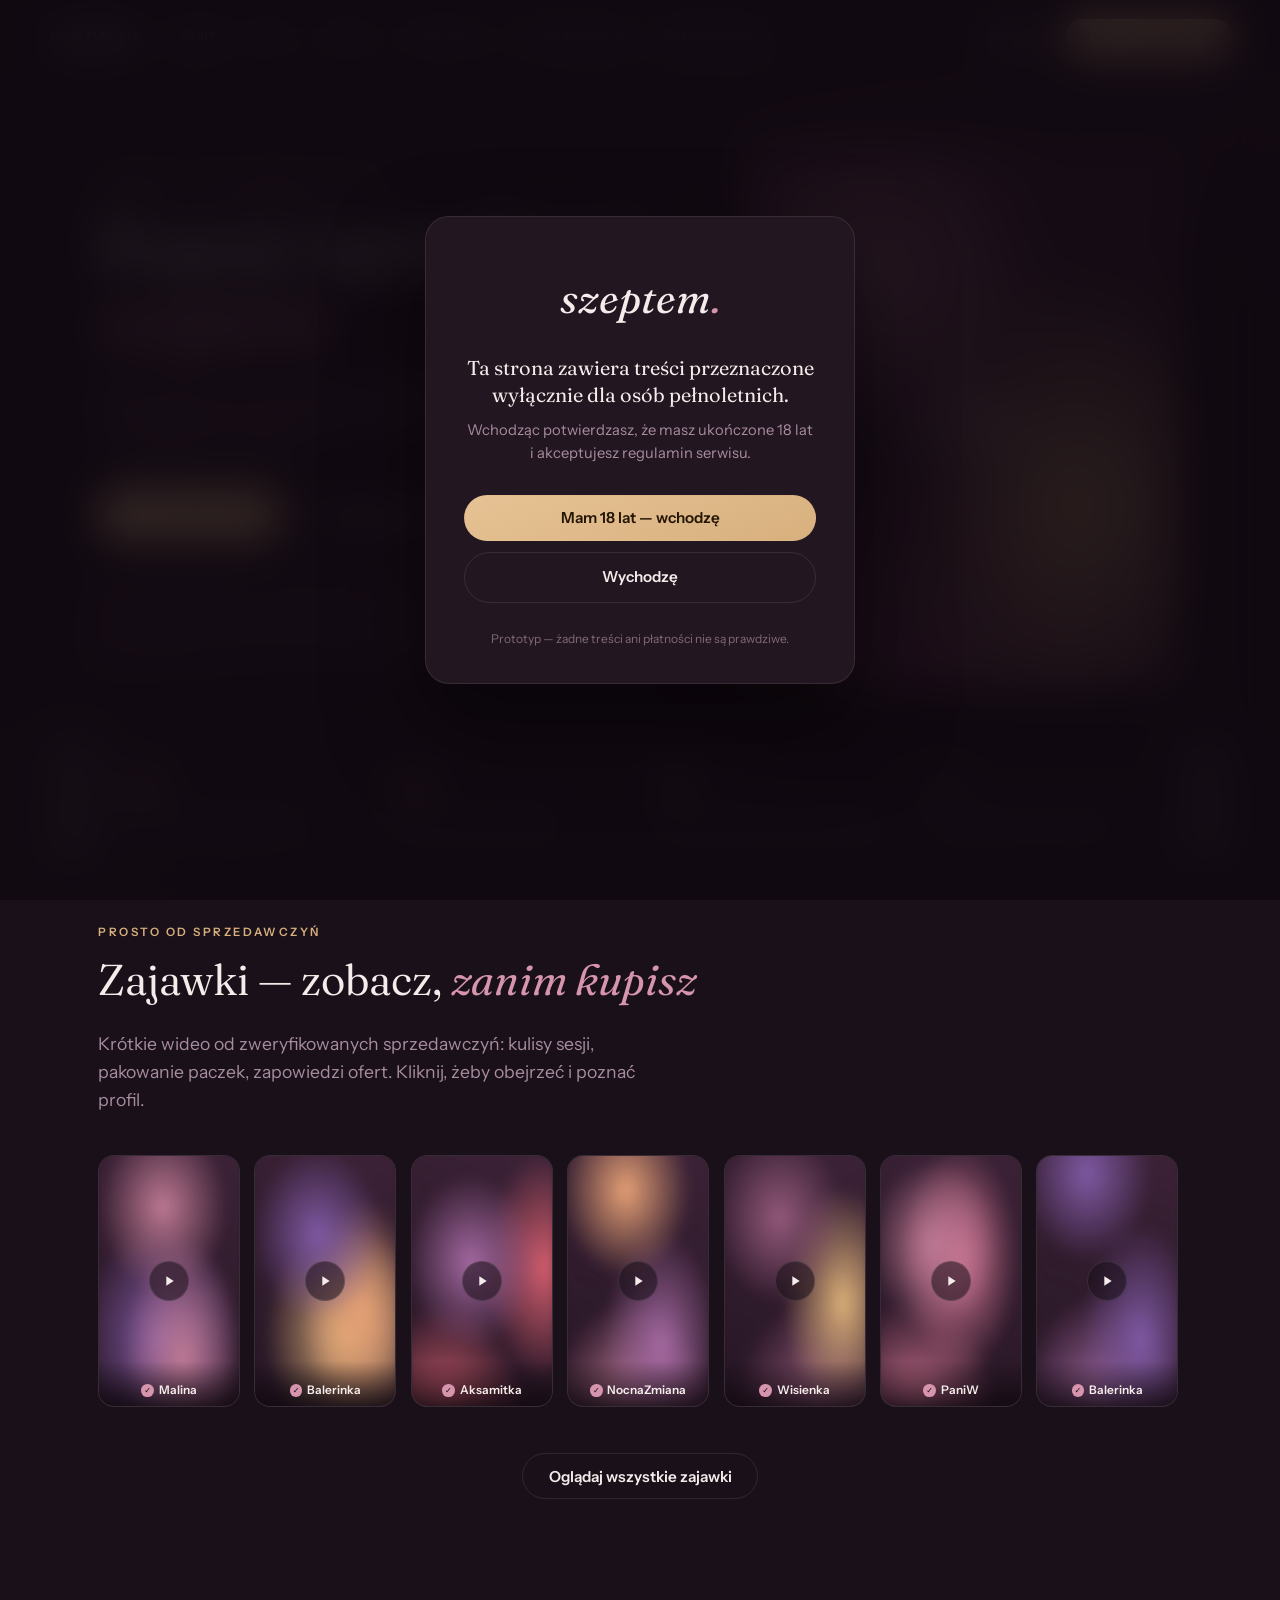
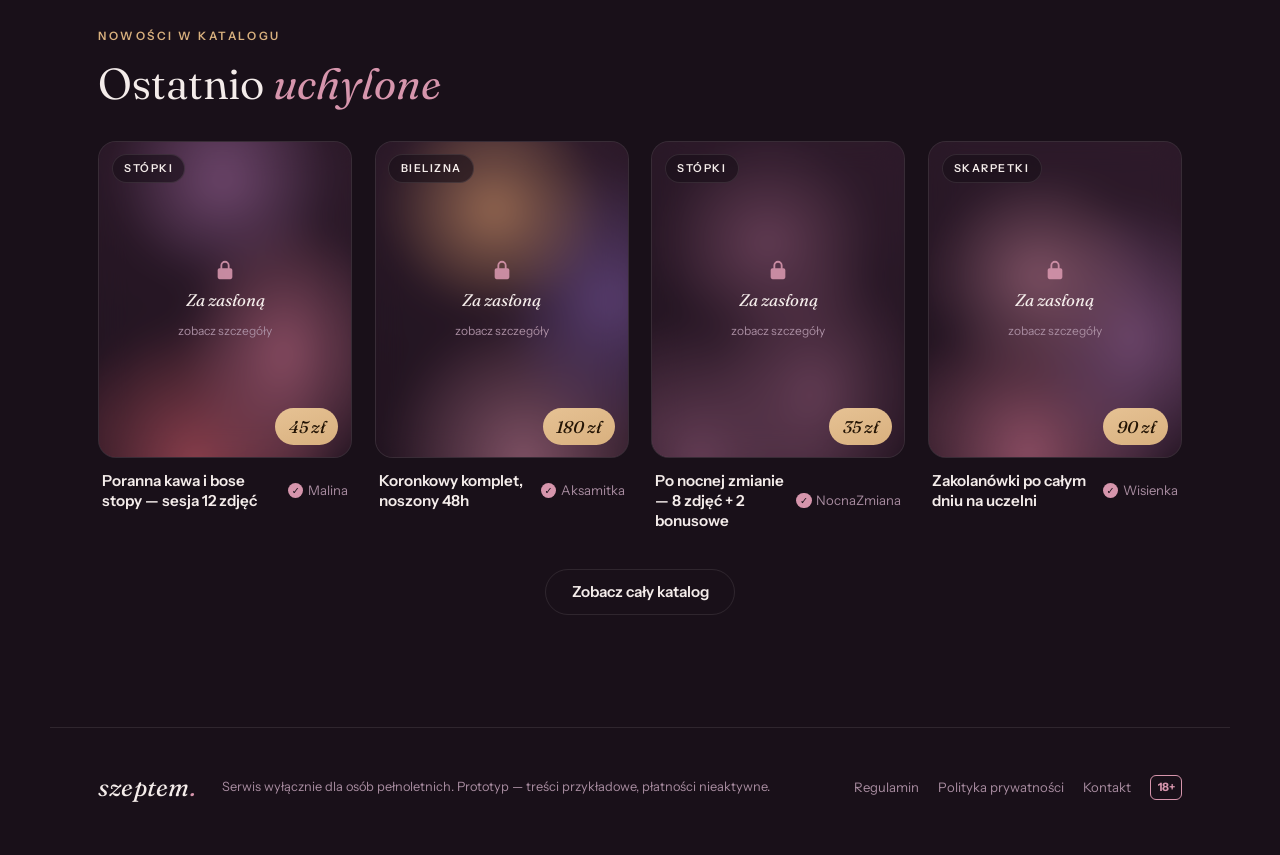
==== commit 7b126fca: "Strona oferty, czat 1:1, obserwowanie+powiadomienia, szukaj/sortuj, wykres panelu - widok oferty: ga" ====
--- a/index.html
+++ b/index.html
@@ -32,6 +32,7 @@
     <a href="#" data-nav="home" class="nav-link active">Start</a>
     <a href="#" data-nav="shorts" class="nav-link">Zajawki</a>
     <a href="#" data-nav="browse" class="nav-link">Katalog</a>
+    <a href="#" data-nav="messages" class="nav-link">Wiadomości</a>
     <a href="#" data-nav="sellers" class="nav-link">Dla sprzedawczyń</a>
     <a href="#" data-nav="safety" class="nav-link">Bezpieczeństwo</a>
   </nav>
@@ -114,8 +115,37 @@
   <div class="section">
     <p class="eyebrow">Katalog</p>
     <h2 class="h2">Wybierz, co Cię <em>kusi</em></h2>
+    <div class="browse-controls">
+      <input type="search" id="browse-search" class="input input-search"
+             placeholder="Szukaj oferty albo sprzedawczyni…" aria-label="Szukaj w katalogu">
+      <select id="browse-sort" class="input input-sort" aria-label="Sortowanie">
+        <option value="featured">Polecane</option>
+        <option value="new">Najnowsze</option>
+        <option value="price-asc">Cena: od najniższej</option>
+        <option value="price-desc">Cena: od najwyższej</option>
+        <option value="popular">Najpopularniejsze</option>
+      </select>
+    </div>
     <div class="filters" id="filters"></div>
     <div class="grid" id="browse-grid"></div>
+    <p class="browse-empty" id="browse-empty" hidden>Nic nie znaleziono — spróbuj innej frazy albo zmień kategorię.</p>
+  </div>
+</section>
+
+<!-- ══════════ WIDOK: OFERTA ══════════ -->
+<section class="view" id="view-listing">
+  <div class="section" id="listing-root"></div>
+</section>
+
+<!-- ══════════ WIDOK: WIADOMOŚCI ══════════ -->
+<section class="view" id="view-messages">
+  <div class="section">
+    <p class="eyebrow">Wiadomości</p>
+    <h2 class="h2">Rozmowy <em>szeptem</em></h2>
+    <div class="chat-shell" id="chat-shell">
+      <aside class="chat-list" id="chat-list" aria-label="Lista rozmów"></aside>
+      <div class="chat-pane" id="chat-pane"></div>
+    </div>
   </div>
 </section>
 
@@ -150,10 +180,15 @@
     </ol>
 
     <div class="seller-cta">
-      <button class="btn btn-gold" onclick="alert('Prototyp — rejestracja jeszcze nie działa.')">Załóż konto sprzedawczyni</button>
+      <button class="btn btn-gold" id="btn-seller-signup">Załóż konto sprzedawczyni</button>
       <span class="seller-cta-note">Rejestracja i weryfikacja są bezpłatne.</span>
     </div>
   </div>
+</section>
+
+<!-- ══════════ WIDOK: PANEL SPRZEDAWCZYNI ══════════ -->
+<section class="view" id="view-panel">
+  <div class="section" id="panel-root"></div>
 </section>
 
 <!-- ══════════ WIDOK: BEZPIECZEŃSTWO ══════════ -->
--- a/css/style.css
+++ b/css/style.css
@@ -711,6 +711,422 @@
 }
 .short-thumb-handle .badge-verified { width: .8rem; height: .8rem; font-size: .5rem; }
 
+/* ── katalog: wyszukiwarka + sortowanie ── */
+
+.browse-controls {
+  display: flex;
+  gap: .8rem;
+  margin: .4rem 0 1.1rem;
+  flex-wrap: wrap;
+}
+.input-search { flex: 1; min-width: 220px; }
+.input-sort { width: auto; min-width: 190px; }
+.browse-empty { color: var(--muted); margin-top: 2rem; font-size: .95rem; }
+
+/* ═══ strona oferty ═══ */
+
+.listing-page {
+  display: grid;
+  grid-template-columns: minmax(300px, 440px) 1fr;
+  gap: 2.8rem;
+  align-items: start;
+  margin-top: .5rem;
+}
+.listing-main { aspect-ratio: 4 / 5; cursor: default; }
+.listing-thumbs { display: flex; gap: .7rem; margin-top: .7rem; }
+.listing-thumb {
+  position: relative;
+  flex: 1;
+  aspect-ratio: 1;
+  border-radius: 12px;
+  overflow: hidden;
+  border: 1px solid var(--line);
+  background: var(--panel);
+  cursor: pointer;
+  padding: 0;
+  isolation: isolate;
+  transition: border-color .2s, transform .2s;
+}
+.listing-thumb:hover { transform: translateY(-2px); border-color: var(--rose-soft); }
+.listing-thumb.active { border-color: var(--rose); }
+.listing-thumb:focus-visible { outline: 2px solid var(--rose); outline-offset: 2px; }
+.listing-thumb .veil-art { filter: blur(4px) saturate(1.1); }
+
+.listing-h { margin-bottom: .6rem; }
+.listing-page-price {
+  font-family: var(--font-display);
+  font-style: italic;
+  font-weight: 460;
+  font-size: 2.1rem;
+  color: var(--gold);
+  margin-bottom: 1rem;
+}
+.listing-desc { color: var(--muted); max-width: 52ch; margin-bottom: 1.6rem; }
+.listing-cta { margin-bottom: 1.8rem; }
+
+.seller-mini {
+  display: flex; align-items: center; gap: .8rem;
+  background: var(--panel);
+  border: 1px solid var(--line);
+  border-radius: 14px;
+  padding: .9rem 1.1rem;
+  max-width: 440px;
+}
+.seller-mini-meta { flex: 1; min-width: 0; display: grid; gap: .05rem; }
+.seller-mini-meta a {
+  color: var(--cream); font-weight: 600; font-size: .95rem;
+  text-decoration: none;
+  display: inline-flex; align-items: center; gap: .35rem;
+}
+.seller-mini-meta a:hover { color: var(--rose); }
+.seller-mini-meta > span { font-size: .78rem; color: var(--muted); }
+
+.listing-reviews { margin-top: 3rem; }
+.listing-reviews h3, .listing-more h3 {
+  font-family: var(--font-display);
+  font-weight: 420;
+  font-size: 1.35rem;
+  margin-bottom: 1rem;
+}
+.review {
+  border-bottom: 1px solid var(--line);
+  padding: 1rem 0;
+  max-width: 640px;
+}
+.review:last-of-type { border-bottom: none; }
+.review-head {
+  display: flex; align-items: center; gap: .7rem;
+  font-size: .88rem;
+  margin-bottom: .35rem;
+}
+.review-head b { color: var(--cream); }
+.review-head span { color: var(--muted); font-size: .78rem; }
+.review p { color: var(--muted); font-size: .92rem; }
+.stars { color: var(--gold); letter-spacing: .1em; font-size: .85rem; }
+.listing-more { margin-top: 3rem; }
+
+/* ═══ wiadomości ═══ */
+
+.chat-shell {
+  display: grid;
+  grid-template-columns: minmax(220px, 300px) 1fr;
+  gap: 1rem;
+  min-height: 460px;
+  margin-top: .5rem;
+}
+.chat-list {
+  background: var(--panel);
+  border: 1px solid var(--line);
+  border-radius: var(--radius);
+  padding: .7rem;
+  display: flex; flex-direction: column; gap: .4rem;
+  overflow-y: auto;
+  max-height: 560px;
+}
+.chat-none { color: var(--muted); font-size: .85rem; padding: .8rem; }
+.chat-item {
+  display: flex; align-items: center; gap: .7rem;
+  background: transparent;
+  border: 1px solid transparent;
+  border-radius: 12px;
+  padding: .6rem .7rem;
+  cursor: pointer;
+  text-align: left;
+  font-family: var(--font-body);
+  color: var(--cream);
+  transition: background .2s, border-color .2s;
+}
+.chat-item:hover { background: var(--panel-2); }
+.chat-item.active { background: var(--panel-2); border-color: var(--rose-soft); }
+.chat-item-meta { min-width: 0; display: grid; gap: .05rem; }
+.chat-item-meta b { font-size: .9rem; }
+.chat-item-meta span {
+  font-size: .76rem; color: var(--muted);
+  white-space: nowrap; overflow: hidden; text-overflow: ellipsis;
+}
+
+.chat-pane {
+  background: var(--panel);
+  border: 1px solid var(--line);
+  border-radius: var(--radius);
+  display: flex; flex-direction: column;
+  max-height: 560px;
+}
+.chat-empty {
+  flex: 1;
+  display: flex; flex-direction: column; align-items: center; justify-content: center;
+  gap: 1rem;
+  color: var(--muted);
+  padding: 2rem;
+  text-align: center;
+}
+.chat-head {
+  display: flex; align-items: center; gap: .7rem;
+  padding: .9rem 1.1rem;
+  border-bottom: 1px solid var(--line);
+}
+.chat-head a {
+  color: var(--cream); font-weight: 600; text-decoration: none;
+  display: inline-flex; align-items: center; gap: .35rem;
+}
+.chat-head a:hover { color: var(--rose); }
+.chat-back {
+  background: none; border: none;
+  color: var(--muted);
+  font-size: 1.2rem;
+  cursor: pointer;
+  padding: .2rem .4rem;
+  display: none;
+}
+.chat-msgs {
+  flex: 1;
+  overflow-y: auto;
+  padding: 1.1rem;
+  display: flex; flex-direction: column; gap: .55rem;
+}
+.msg {
+  max-width: 72%;
+  padding: .6rem .9rem;
+  border-radius: 16px;
+  font-size: .92rem;
+  line-height: 1.45;
+}
+.msg.me {
+  align-self: flex-end;
+  background: linear-gradient(160deg, #e6c294, var(--gold));
+  color: #241505;
+  border-bottom-right-radius: 5px;
+}
+.msg.her {
+  align-self: flex-start;
+  background: var(--panel-2);
+  border: 1px solid var(--line);
+  border-bottom-left-radius: 5px;
+}
+.chat-form {
+  display: flex; gap: .6rem;
+  padding: .9rem 1.1rem;
+  border-top: 1px solid var(--line);
+}
+.chat-form .input { flex: 1; }
+
+/* ═══ dzwonek powiadomień ═══ */
+
+.bell-wrap { position: relative; display: inline-flex; }
+.bell {
+  position: relative;
+  display: inline-flex; align-items: center; justify-content: center;
+  width: 36px; height: 36px;
+  border-radius: 50%;
+  background: transparent;
+  border: 1px solid var(--line);
+  color: var(--muted);
+  cursor: pointer;
+  transition: color .2s, border-color .2s;
+}
+.bell:hover { color: var(--cream); border-color: var(--rose-soft); }
+.bell:focus-visible { outline: 2px solid var(--rose); outline-offset: 2px; }
+.bell-badge {
+  position: absolute; top: -4px; right: -4px;
+  min-width: 17px; height: 17px;
+  border-radius: 999px;
+  background: var(--rose);
+  color: var(--ink);
+  font-size: .64rem; font-weight: 700;
+  display: flex; align-items: center; justify-content: center;
+  padding: 0 4px;
+}
+.bell-menu {
+  position: absolute; top: calc(100% + .6rem); right: 0; z-index: 70;
+  width: min(320px, 84vw);
+  background: var(--panel);
+  border: 1px solid var(--line);
+  border-radius: 16px;
+  padding: .5rem;
+  box-shadow: 0 24px 60px rgba(0, 0, 0, .5);
+  display: flex; flex-direction: column; gap: .2rem;
+  max-height: 340px;
+  overflow-y: auto;
+}
+.bell-item {
+  background: transparent;
+  border: none;
+  border-radius: 10px;
+  color: var(--cream);
+  font-family: var(--font-body);
+  font-size: .86rem;
+  text-align: left;
+  padding: .65rem .8rem;
+  cursor: pointer;
+}
+.bell-item:hover { background: var(--panel-2); }
+.bell-item.unread { border-left: 2px solid var(--rose); background: var(--panel-2); }
+.bell-none { color: var(--muted); font-size: .84rem; padding: .8rem; }
+
+/* ── profil: akcje ── */
+
+.profile-actions { display: flex; gap: .6rem; margin-top: 1.1rem; flex-wrap: wrap; }
+.follow-btn.following { border-color: var(--rose); color: var(--rose); }
+
+/* ═══ panel sprzedawczyni ═══ */
+
+.panel-head { display: flex; align-items: center; gap: 1.3rem; margin-bottom: .6rem; }
+.panel-head .avatar { width: 76px; height: 76px; font-size: 1.9rem; }
+.panel-sub { color: var(--muted); font-size: .9rem; margin-top: .2rem; }
+.panel-sub a { color: var(--rose); text-decoration: none; }
+.panel-sub a:hover { text-decoration: underline; }
+
+.panel-stats {
+  display: grid;
+  grid-template-columns: repeat(4, 1fr);
+  gap: 1rem;
+  margin-top: 1.6rem;
+}
+.stat-tile {
+  background: var(--panel);
+  border: 1px solid var(--line);
+  border-radius: var(--radius);
+  padding: 1.1rem 1.2rem;
+}
+.stat-tile strong {
+  display: block;
+  font-family: var(--font-display);
+  font-style: italic;
+  font-weight: 420;
+  font-size: 1.5rem;
+  color: var(--gold);
+}
+.stat-tile span { font-size: .8rem; color: var(--muted); }
+
+.panel-cols {
+  display: grid;
+  grid-template-columns: 1.25fr .75fr;
+  gap: 1rem;
+  margin: 1rem 0;
+}
+.panel-card {
+  background: var(--panel);
+  border: 1px solid var(--line);
+  border-radius: var(--radius);
+  padding: 1.6rem;
+  margin-top: 1rem;
+}
+.panel-cols .panel-card { margin-top: 0; }
+.panel-card h3 { font-family: var(--font-display); font-weight: 420; font-size: 1.25rem; margin-bottom: .4rem; }
+.panel-hint { font-size: .8rem; color: var(--muted); margin: .5rem 0 1.1rem; }
+
+.field { margin-bottom: 1.1rem; }
+.field label { display: block; font-size: .8rem; font-weight: 600; color: var(--muted); margin-bottom: .4rem; }
+.field label b { color: var(--cream); font-weight: 600; }
+.field-note { display: block; text-align: right; font-size: .72rem; color: var(--muted); margin-top: .3rem; }
+
+.input {
+  width: 100%;
+  background: rgba(25, 16, 25, .6);
+  border: 1px solid var(--line);
+  border-radius: 10px;
+  color: var(--cream);
+  font-family: var(--font-body);
+  font-size: .92rem;
+  padding: .65rem .85rem;
+}
+.input:focus-visible { outline: 2px solid var(--rose); outline-offset: 1px; }
+textarea.input { resize: vertical; min-height: 84px; }
+select.input option { background: var(--panel); color: var(--cream); }
+input[type="range"] { width: 100%; accent-color: var(--rose); }
+
+.panel-preview { display: flex; flex-direction: column; align-items: flex-start; gap: .4rem; }
+.draft-preview {
+  position: relative;
+  width: min(210px, 100%);
+  aspect-ratio: 9 / 16;
+  border-radius: 16px;
+  overflow: hidden;
+  border: 1px solid var(--line);
+  isolation: isolate;
+  margin: .4rem 0 .7rem;
+}
+.draft-preview .veil-art { filter: blur(5px) saturate(1.15); transform: scale(1.12); }
+.draft-preview .short-wm { font-size: 1.1rem; line-height: 3; }
+
+/* wykres skuteczności zajawek (paleta zwalidowana na #221621) */
+.panel-chart { margin-top: 1rem; }
+.chart { width: 100%; height: auto; display: block; margin: .5rem 0 .3rem; }
+.chart-grid { stroke: rgba(244, 236, 234, .09); stroke-width: 1; }
+.chart-x, .chart-y {
+  fill: var(--muted);
+  font-size: 10px;
+  font-family: "Instrument Sans", system-ui, sans-serif;
+}
+.chart-legend {
+  display: flex; gap: 1.4rem; flex-wrap: wrap;
+  font-size: .8rem; color: var(--muted);
+  margin-top: .5rem;
+}
+.chart-legend span { display: inline-flex; align-items: center; gap: .45rem; }
+.chart-legend i { width: 11px; height: 11px; border-radius: 3px; display: inline-block; }
+.funnel {
+  display: flex; align-items: center; gap: .8rem;
+  flex-wrap: wrap;
+  margin-top: .8rem;
+  padding-top: 1rem;
+  border-top: 1px solid var(--line);
+}
+.funnel-step { display: grid; gap: .05rem; }
+.funnel-step b {
+  font-family: var(--font-display);
+  font-style: italic;
+  font-weight: 440;
+  font-size: 1.25rem;
+  color: var(--gold);
+}
+.funnel-step span { font-size: .76rem; color: var(--muted); }
+.funnel-arrow { color: var(--rose); font-size: .88rem; font-weight: 600; }
+
+.myshorts { list-style: none; display: grid; gap: .7rem; margin-top: 1rem; }
+.myshort-row {
+  display: flex; align-items: center; gap: .9rem;
+  background: var(--panel-2);
+  border: 1px solid var(--line);
+  border-radius: 12px;
+  padding: .7rem .9rem;
+}
+.myshort-veil {
+  position: relative;
+  flex: 0 0 42px;
+  aspect-ratio: 9 / 16;
+  border-radius: 8px;
+  overflow: hidden;
+  border: 1px solid var(--line);
+  isolation: isolate;
+}
+.myshort-veil .veil-art { filter: blur(3px) saturate(1.1); }
+.myshort-meta { flex: 1; min-width: 0; display: grid; gap: .1rem; }
+.myshort-caption { font-size: .9rem; font-weight: 600; white-space: nowrap; overflow: hidden; text-overflow: ellipsis; }
+.myshort-stats { font-size: .76rem; color: var(--muted); }
+.badge-status {
+  font-size: .64rem; font-weight: 700;
+  letter-spacing: .1em; text-transform: uppercase;
+  padding: .24rem .6rem;
+  border-radius: 999px;
+  white-space: nowrap;
+}
+.badge-status.live { background: var(--rose); color: var(--ink); }
+.badge-status.mod { border: 1px solid var(--gold); color: var(--gold); }
+.myshort-del {
+  background: none;
+  border: 1px solid var(--line);
+  color: var(--muted);
+  border-radius: 999px;
+  padding: .35rem .85rem;
+  font-family: var(--font-body);
+  font-size: .78rem;
+  cursor: pointer;
+  transition: color .2s, border-color .2s;
+}
+.myshort-del:hover { color: #e08a8a; border-color: #e08a8a; }
+.panel-empty { color: var(--muted); font-size: .9rem; margin-top: .8rem; }
+
 /* ── toast ── */
 .toast {
   position: fixed; bottom: 4.6rem; left: 50%; z-index: 95;
@@ -735,6 +1151,7 @@
   color: var(--cream);
 }
 .user-chip .avatar-xs { width: 30px; height: 30px; font-size: .95rem; }
+.user-chip-name { font-style: normal; }
 
 /* ── stopka ── */
 
@@ -770,6 +1187,18 @@
   .shorts-intro .lead, .shorts-hints { display: none; }
   .shorts-intro .h2 { margin-bottom: 0; font-size: 1.5rem; }
   .shorts-feed { height: calc(100dvh - 215px); }
+  .panel-cols { grid-template-columns: 1fr; }
+  .panel-stats { grid-template-columns: repeat(2, 1fr); }
+  .listing-page { grid-template-columns: 1fr; gap: 1.8rem; }
+  .chat-shell { grid-template-columns: 1fr; }
+  .chat-pane { display: none; min-height: 420px; }
+  .chat-shell.show-pane .chat-pane { display: flex; }
+  .chat-shell.show-pane .chat-list { display: none; }
+  .chat-back { display: block; }
+}
+
+@media (max-width: 560px) {
+  .user-chip-name { display: none; }
 }
 
 @media (max-width: 560px) {
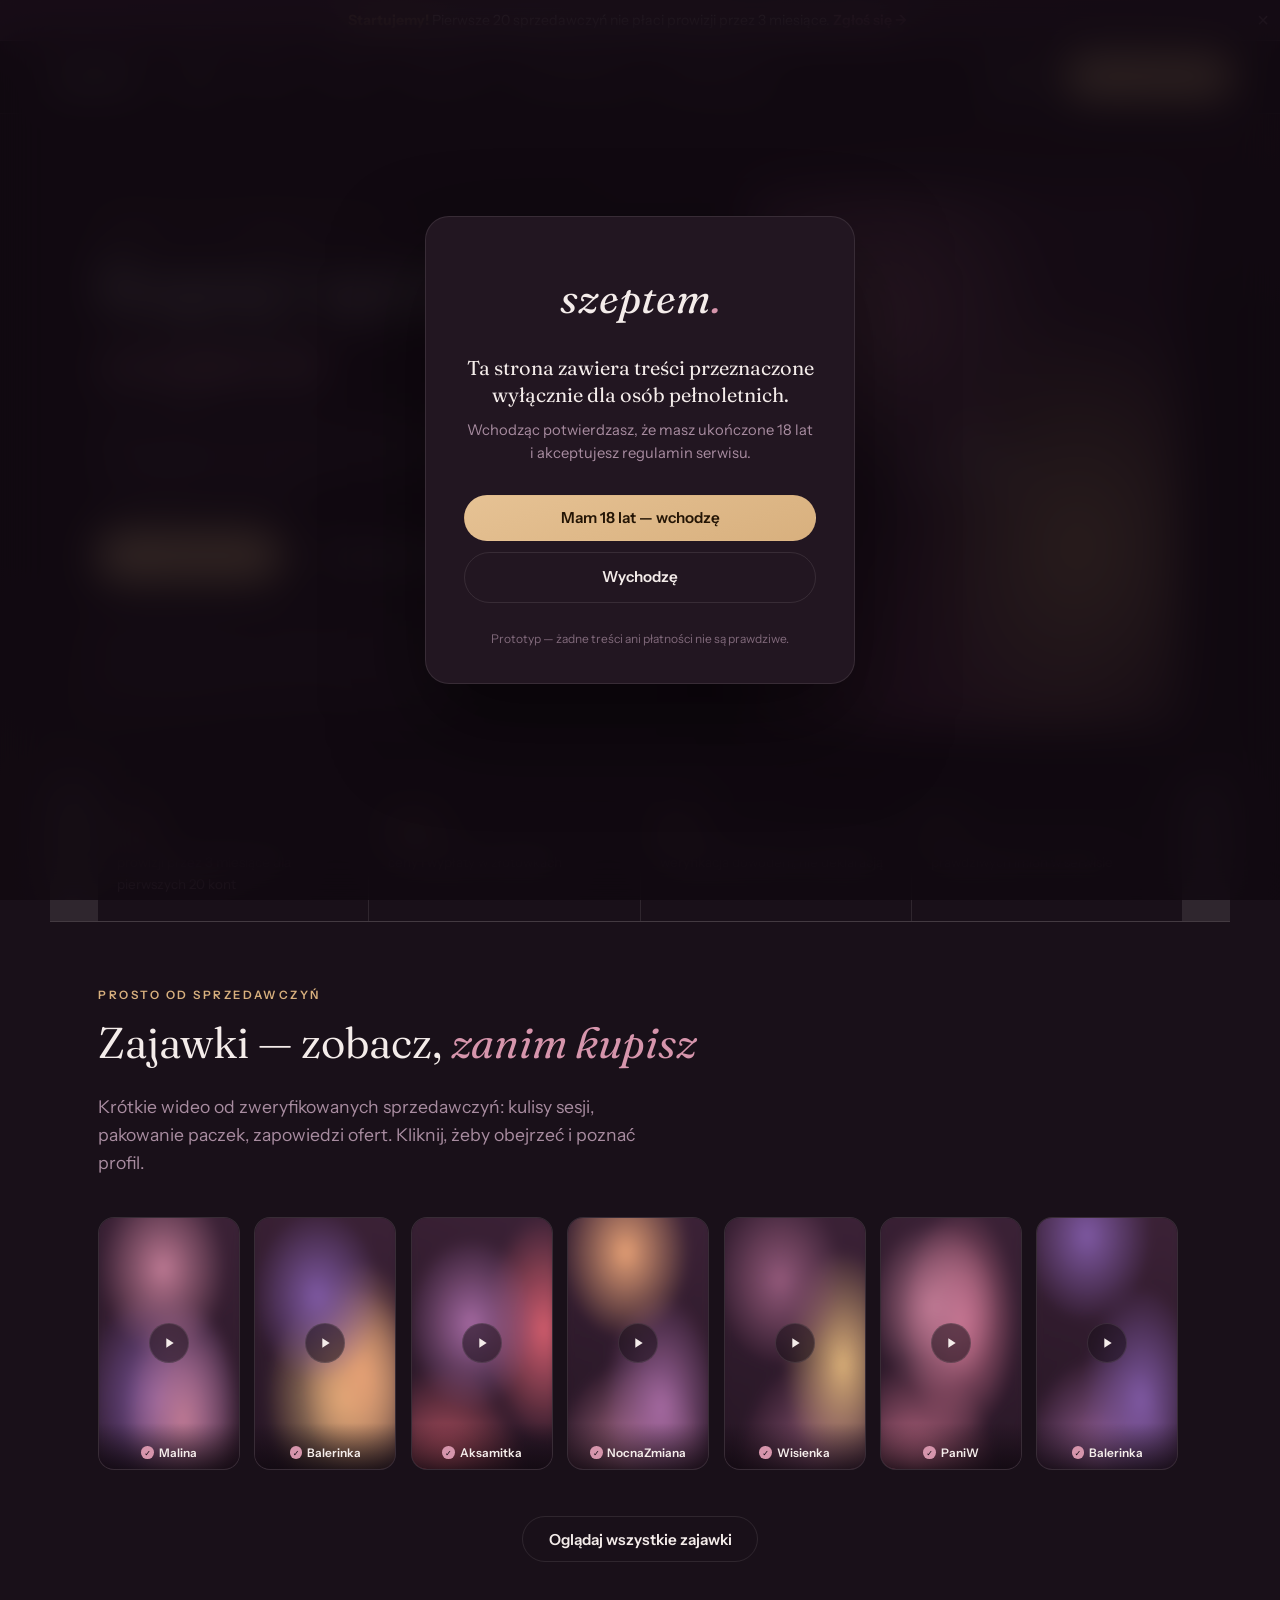
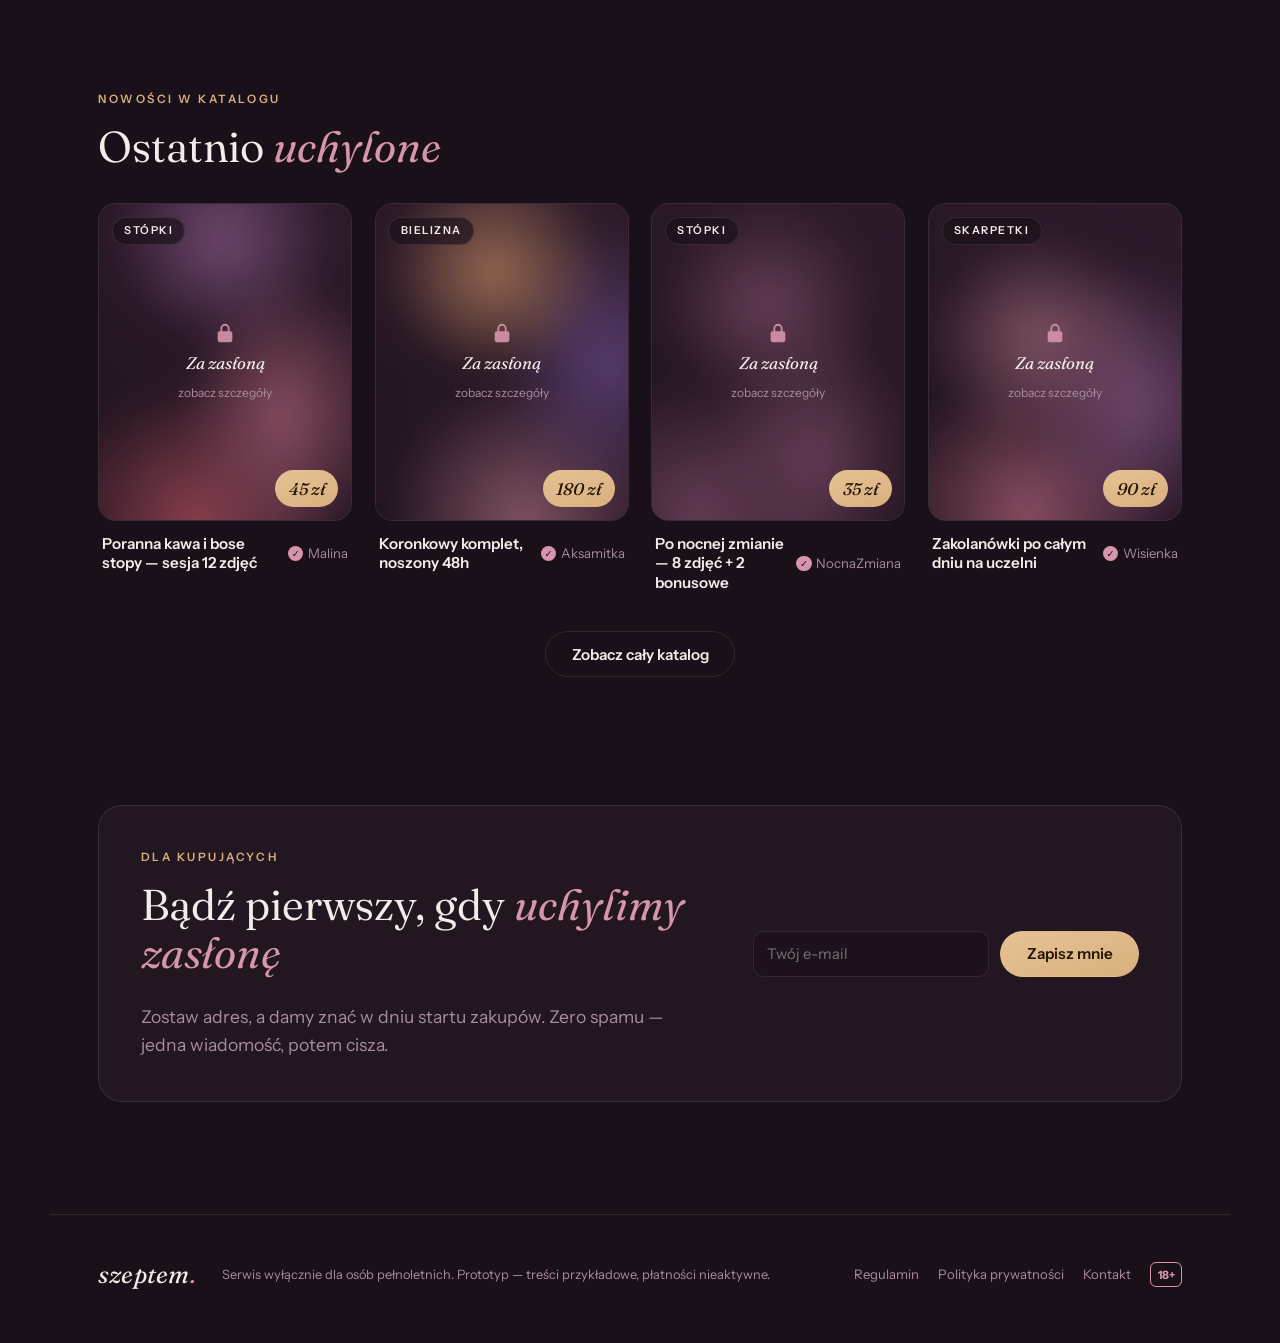
==== commit 15823acf: "Soft-launch: baner, oferta pionierek, formularze, OG/favicon, tryb ?demo, dokumenty startowe - baner" ====
--- a/index.html
+++ b/index.html
@@ -4,6 +4,15 @@
 <meta charset="UTF-8">
 <meta name="viewport" content="width=device-width, initial-scale=1.0">
 <title>szeptem — dyskretny marketplace dla dorosłych</title>
+<meta name="description" content="Pierwszy polski marketplace 18+: zdjęcia stóp, noszona bielizna i prywatne kolekcje od zweryfikowanych sprzedawczyń. W złotówkach, po polsku, dyskretnie.">
+<meta property="og:title" content="szeptem. — dyskretny marketplace 18+">
+<meta property="og:description" content="Kupuj i sprzedawaj szeptem. Zweryfikowane sprzedawczynie, dyskretne płatności, ceny w złotówkach. Startujemy — pierwsze 20 sprzedawczyń: 0% prowizji przez 3 miesiące.">
+<meta property="og:type" content="website">
+<meta property="og:url" content="https://dolar93.github.io/szeptem/">
+<meta property="og:image" content="https://dolar93.github.io/szeptem/og-image.png">
+<meta property="og:locale" content="pl_PL">
+<meta name="twitter:card" content="summary_large_image">
+<link rel="icon" href="data:image/svg+xml,%3Csvg%20xmlns='http://www.w3.org/2000/svg'%20viewBox='0%200%2064%2064'%3E%3Crect%20width='64'%20height='64'%20rx='14'%20fill='%23191019'/%3E%3Ctext%20x='32'%20y='45'%20font-family='Georgia,serif'%20font-style='italic'%20font-size='38'%20fill='%23d695ac'%20text-anchor='middle'%3Es.%3C/text%3E%3C/svg%3E">
 <link rel="preconnect" href="https://fonts.googleapis.com">
 <link rel="preconnect" href="https://fonts.gstatic.com" crossorigin>
 <link href="https://fonts.googleapis.com/css2?family=Fraunces:ital,opsz,wght@0,9..144,300..700;1,9..144,300..700&family=Instrument+Sans:ital,wght@0,400..700;1,400..700&display=swap" rel="stylesheet">
@@ -23,6 +32,13 @@
     </div>
     <p class="agegate-note">Prototyp — żadne treści ani płatności nie są prawdziwe.</p>
   </div>
+</div>
+
+<!-- ══════════ BANER STARTOWY ══════════ -->
+<div class="launch-banner" id="launch-banner" hidden>
+  <p><strong>Startujemy!</strong> Pierwsze 20 sprzedawczyń nie płaci prowizji przez 3 miesiące.
+    <a href="#" data-nav="sellers">Zgłoś się →</a></p>
+  <button class="launch-banner-close" id="launch-banner-close" aria-label="Zamknij baner">×</button>
 </div>
 
 <!-- ══════════ NAGŁÓWEK ══════════ -->
@@ -71,7 +87,7 @@
   </div>
 
   <div class="strip">
-    <div class="strip-item"><strong>85%</strong><span>prowizji trafia do sprzedawczyni</span></div>
+    <div class="strip-item"><strong>0%</strong><span>prowizji przez 3 miesiące dla pierwszych 20 kont</span></div>
     <div class="strip-item"><strong>PLN</strong><span>ceny i wypłaty w złotówkach</span></div>
     <div class="strip-item"><strong>18+</strong><span>weryfikacja dowodem, nie deklaracją</span></div>
     <div class="strip-item"><strong>0</strong><span>prawdziwych imion w serwisie</span></div>
@@ -90,6 +106,20 @@
     <h2 class="h2">Ostatnio <em>uchylone</em></h2>
     <div class="grid" id="home-grid"></div>
     <div class="section-more"><button class="btn btn-ghost" data-nav="browse">Zobacz cały katalog</button></div>
+  </div>
+
+  <div class="section">
+    <div class="waitlist-card">
+      <div>
+        <p class="eyebrow">Dla kupujących</p>
+        <h2 class="h2">Bądź pierwszy, gdy <em>uchylimy zasłonę</em></h2>
+        <p class="lead">Zostaw adres, a damy znać w dniu startu zakupów. Zero spamu — jedna wiadomość, potem cisza.</p>
+      </div>
+      <form class="signup-form" id="waitlist-form">
+        <input class="input" type="email" name="email" required placeholder="Twój e-mail" aria-label="Adres e-mail">
+        <button class="btn btn-gold" type="submit">Zapisz mnie</button>
+      </form>
+    </div>
   </div>
 </section>
 
@@ -175,13 +205,36 @@
       <li class="step">
         <span class="step-no">3</span>
         <h3>Wypłacasz</h3>
-        <p>85% ceny trafia do&nbsp;Ciebie. Wypłata na&nbsp;konto lub w&nbsp;krypto, z&nbsp;neutralnym tytułem przelewu.</p>
+        <p>Pionierki przez 3&nbsp;miesiące nie płacą prowizji. Później prowizja serwisu pokrywa dyskretne płatności 18+ i&nbsp;ochronę treści. Wypłata na&nbsp;konto lub w&nbsp;krypto, z&nbsp;neutralnym tytułem przelewu.</p>
       </li>
     </ol>
 
+    <div class="founding-box" id="founding">
+      <p class="eyebrow">Oferta na start</p>
+      <h3>Zostań jedną z 20 <em>pierwszych</em></h3>
+      <p class="founding-lead">Budujemy pierwszy polski marketplace tej kategorii i szukamy sprzedawczyń na start.
+        Pierwsze 20 zweryfikowanych kont: <strong>0% prowizji przez 3 miesiące</strong>, wpływ na rozwój serwisu
+        i stała odznaka „Pionierka" na profilu.</p>
+      <form class="signup-form founding-form" id="founding-form">
+        <div class="founding-fields">
+          <input class="input" type="text" name="pseudonim" required maxlength="40"
+                 placeholder="Pseudonim (nie podawaj imienia)" aria-label="Pseudonim">
+          <input class="input" type="text" name="kontakt" required maxlength="80"
+                 placeholder="Kontakt: e-mail albo @telegram" aria-label="Kontakt">
+          <input class="input" type="text" name="doswiadczenie" maxlength="120"
+                 placeholder="Sprzedajesz już gdzieś? (opcjonalnie: OF / Fansly / inne)" aria-label="Doświadczenie">
+        </div>
+        <label class="founding-consent">
+          <input type="checkbox" required> Mam ukończone 18 lat i zgłaszam się dobrowolnie.
+        </label>
+        <button class="btn btn-gold" type="submit">Zgłaszam się na listę pionierek</button>
+      </form>
+      <p class="seller-cta-note">Zgłoszenie nie zobowiązuje do niczego — odezwiemy się z detalami przed startem.</p>
+    </div>
+
     <div class="seller-cta">
-      <button class="btn btn-gold" id="btn-seller-signup">Załóż konto sprzedawczyni</button>
-      <span class="seller-cta-note">Rejestracja i weryfikacja są bezpłatne.</span>
+      <span class="seller-cta-note">Chcesz najpierw zobaczyć, jak będzie wyglądał Twój panel?</span>
+      <button class="btn btn-ghost btn-sm" id="btn-seller-signup">Wypróbuj konto demo</button>
     </div>
   </div>
 </section>
--- a/css/style.css
+++ b/css/style.css
@@ -151,6 +151,94 @@
 .agegate-sub { color: var(--muted); font-size: .92rem; margin-bottom: 1.8rem; }
 .agegate-actions { display: flex; flex-direction: column; gap: .7rem; }
 .agegate-note { margin-top: 1.6rem; font-size: .75rem; color: var(--muted); opacity: .7; }
+
+/* ── baner startowy ── */
+
+.launch-banner {
+  position: relative;
+  z-index: 55;
+  display: flex; align-items: center; justify-content: center; gap: 1rem;
+  padding: .55rem 2.6rem .55rem 1rem;
+  background: linear-gradient(90deg, #3a2336, #2b1c29);
+  border-bottom: 1px solid var(--line);
+  font-size: .88rem;
+  text-align: center;
+}
+.launch-banner[hidden] { display: none; }
+.launch-banner strong { color: var(--gold); font-weight: 700; }
+.launch-banner a { color: var(--rose); font-weight: 600; text-decoration: none; white-space: nowrap; }
+.launch-banner a:hover { text-decoration: underline; }
+.launch-banner-close {
+  position: absolute; right: .7rem; top: 50%;
+  transform: translateY(-50%);
+  background: none; border: none;
+  color: var(--muted);
+  font-size: 1.25rem; line-height: 1;
+  cursor: pointer;
+}
+.launch-banner-close:hover { color: var(--cream); }
+
+/* ── zapisy: pionierki + lista oczekujących ── */
+
+.waitlist-card {
+  background: var(--panel);
+  border: 1px solid var(--line);
+  border-radius: 24px;
+  padding: 2.6rem;
+  display: grid;
+  grid-template-columns: 1.2fr .8fr;
+  gap: 2rem;
+  align-items: center;
+}
+.signup-form { display: flex; gap: .7rem; flex-wrap: wrap; }
+.signup-form .input { flex: 1; min-width: 200px; }
+.signup-done {
+  font-family: var(--font-display);
+  font-style: italic;
+  font-size: 1.15rem;
+  color: var(--gold);
+}
+
+.founding-box {
+  margin-top: 2.6rem;
+  background:
+    radial-gradient(600px 300px at 90% -20%, rgba(214, 149, 172, .10), transparent 60%),
+    var(--panel);
+  border: 1px solid var(--rose-soft);
+  border-radius: 24px;
+  padding: 2.4rem;
+}
+.founding-box h3 {
+  font-family: var(--font-display);
+  font-weight: 400;
+  font-size: 1.8rem;
+  margin-bottom: .7rem;
+}
+.founding-box h3 em { font-style: italic; color: var(--rose); }
+.founding-lead { color: var(--muted); max-width: 62ch; margin-bottom: 1.4rem; }
+.founding-lead strong { color: var(--gold); }
+.founding-form { flex-direction: column; align-items: flex-start; }
+.founding-fields {
+  display: grid;
+  grid-template-columns: repeat(3, 1fr);
+  gap: .7rem;
+  width: 100%;
+}
+.founding-consent {
+  display: flex; align-items: center; gap: .55rem;
+  font-size: .84rem; color: var(--muted);
+  margin: .3rem 0 .5rem;
+  cursor: pointer;
+}
+.founding-consent input { accent-color: var(--rose); width: 16px; height: 16px; }
+
+/* ── tryb nagrywania (?demo) — czysty kadr bez dopisków o prototypie ── */
+
+body.demo .agegate,
+body.demo .launch-banner,
+body.demo .agegate-note,
+body.demo .footer p,
+body.demo .modal-note { display: none; }
 
 /* ── nagłówek ── */
 
@@ -1190,6 +1278,8 @@
   .panel-cols { grid-template-columns: 1fr; }
   .panel-stats { grid-template-columns: repeat(2, 1fr); }
   .listing-page { grid-template-columns: 1fr; gap: 1.8rem; }
+  .waitlist-card { grid-template-columns: 1fr; padding: 1.8rem; }
+  .founding-fields { grid-template-columns: 1fr; }
   .chat-shell { grid-template-columns: 1fr; }
   .chat-pane { display: none; min-height: 420px; }
   .chat-shell.show-pane .chat-pane { display: flex; }
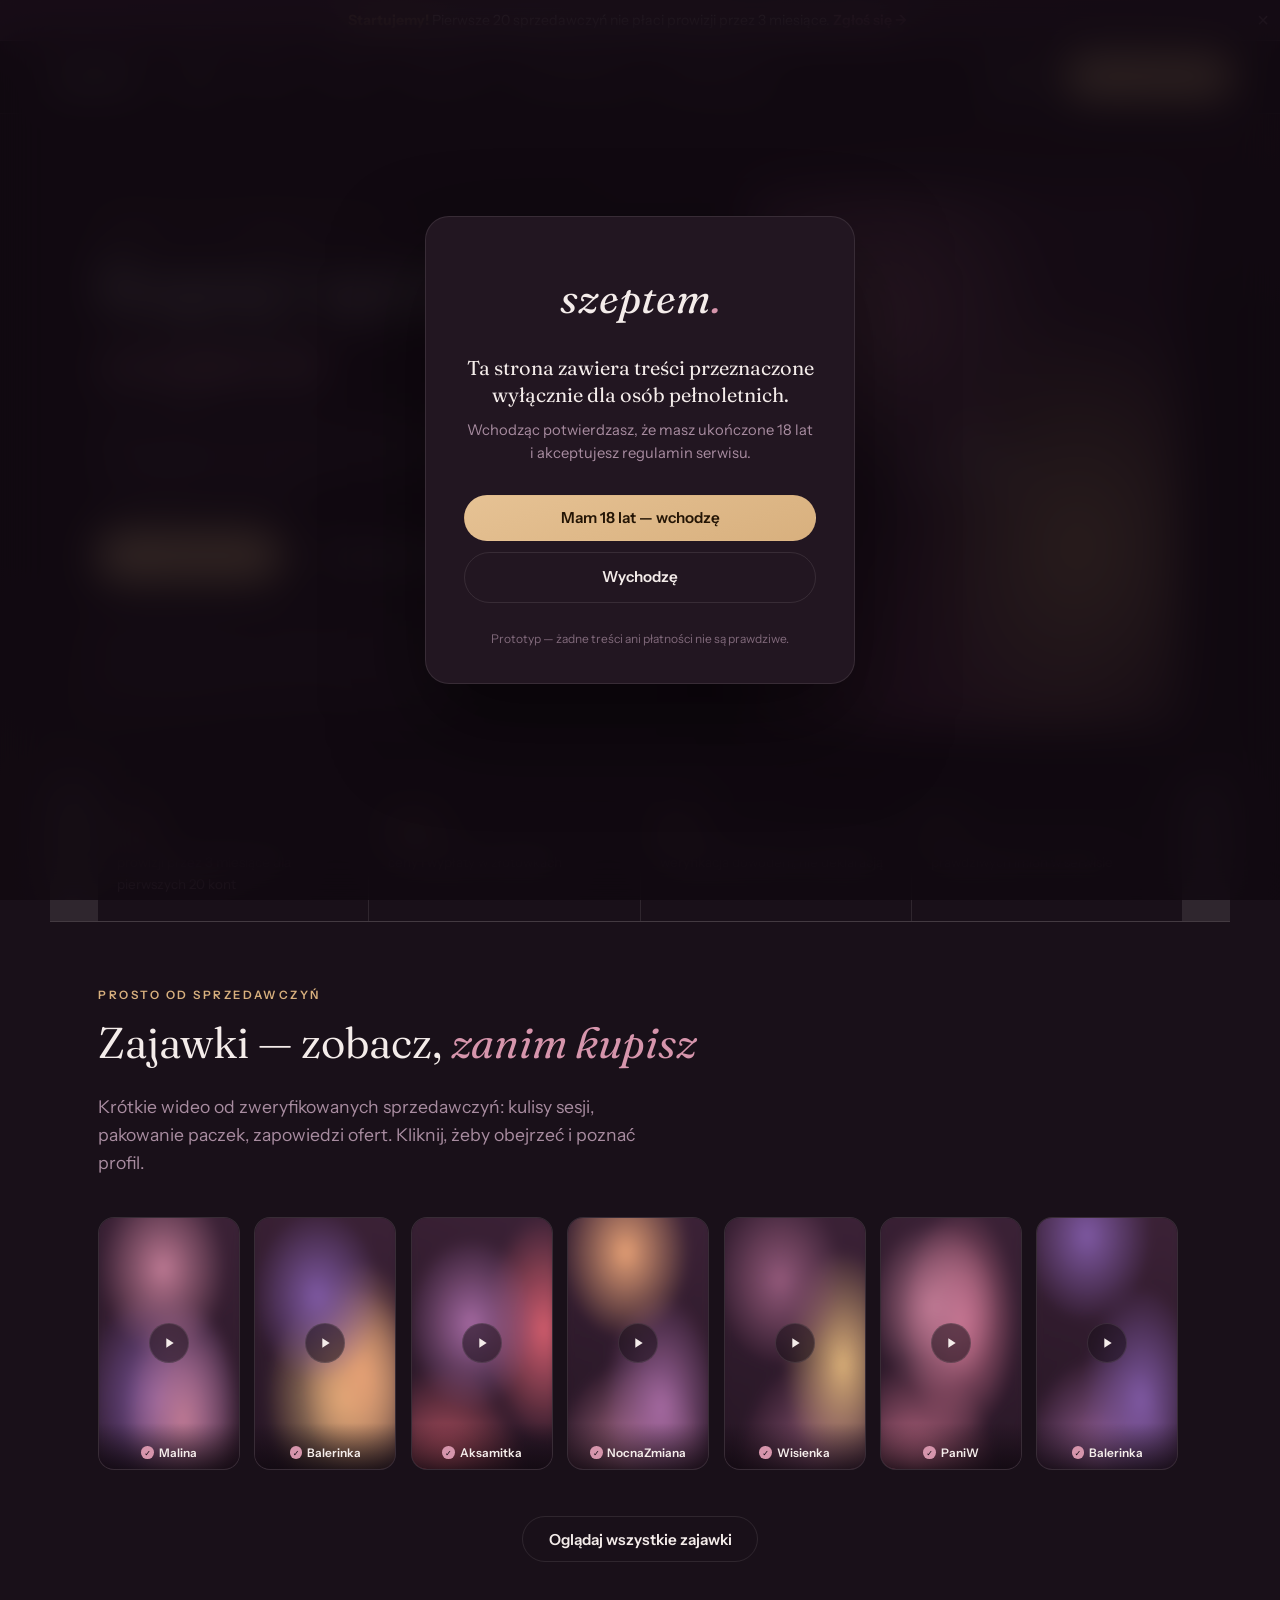
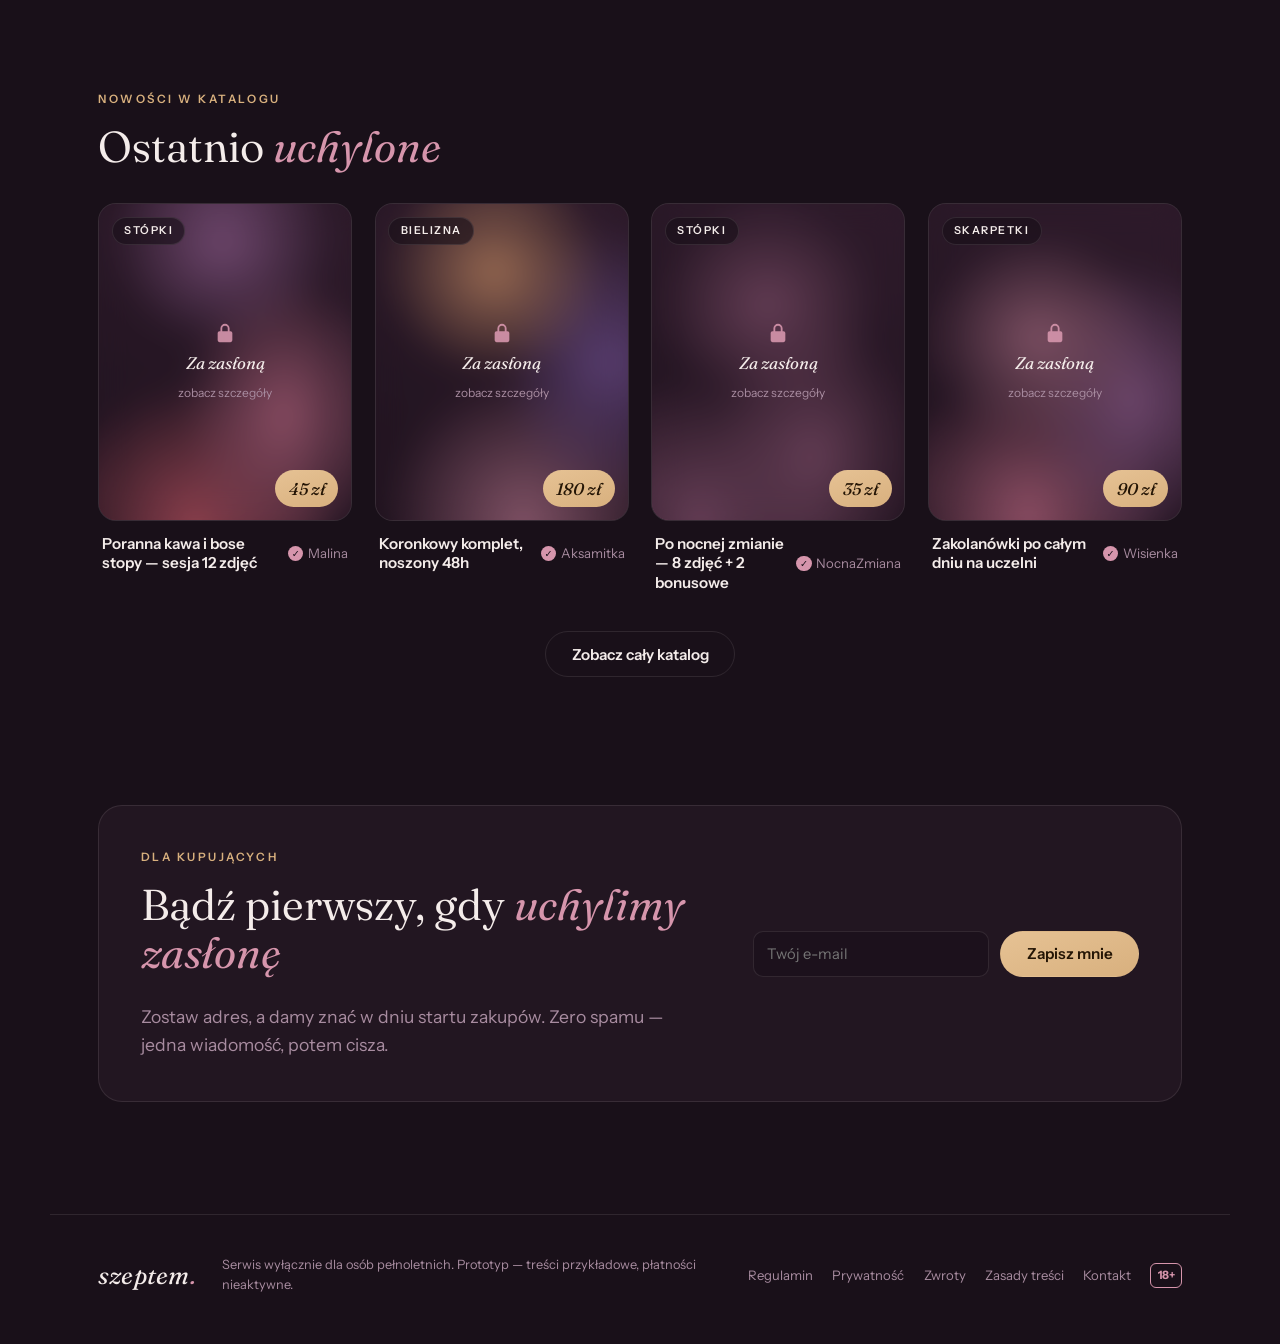
==== commit 5cd8d0dc: "Podstrony dokumentów, 404, robots, PWA — odblokowanie aplikacji do procesorów - 5 publicznych podstr" ====
--- a/index.html
+++ b/index.html
@@ -12,6 +12,9 @@
 <meta property="og:image" content="https://dolar93.github.io/szeptem/og-image.png">
 <meta property="og:locale" content="pl_PL">
 <meta name="twitter:card" content="summary_large_image">
+<meta name="theme-color" content="#191019">
+<meta name="rating" content="RTA-5042-1996-1400-1577-RTA">
+<link rel="manifest" href="site.webmanifest">
 <link rel="icon" href="data:image/svg+xml,%3Csvg%20xmlns='http://www.w3.org/2000/svg'%20viewBox='0%200%2064%2064'%3E%3Crect%20width='64'%20height='64'%20rx='14'%20fill='%23191019'/%3E%3Ctext%20x='32'%20y='45'%20font-family='Georgia,serif'%20font-style='italic'%20font-size='38'%20fill='%23d695ac'%20text-anchor='middle'%3Es.%3C/text%3E%3C/svg%3E">
 <link rel="preconnect" href="https://fonts.googleapis.com">
 <link rel="preconnect" href="https://fonts.gstatic.com" crossorigin>
@@ -214,7 +217,7 @@
       <h3>Zostań jedną z 20 <em>pierwszych</em></h3>
       <p class="founding-lead">Budujemy pierwszy polski marketplace tej kategorii i szukamy sprzedawczyń na start.
         Pierwsze 20 zweryfikowanych kont: <strong>0% prowizji przez 3 miesiące</strong>, wpływ na rozwój serwisu
-        i stała odznaka „Pionierka" na profilu.</p>
+        i stała odznaka „Pionierka" na profilu. <span class="pioneer-spots" id="pioneer-spots"></span></p>
       <form class="signup-form founding-form" id="founding-form">
         <div class="founding-fields">
           <input class="input" type="text" name="pseudonim" required maxlength="40"
@@ -292,9 +295,11 @@
   <div class="wordmark">szeptem<span class="wordmark-dot">.</span></div>
   <p>Serwis wyłącznie dla osób pełnoletnich. Prototyp — treści przykładowe, płatności nieaktywne.</p>
   <nav class="footer-links">
-    <a href="#" onclick="return false">Regulamin</a>
-    <a href="#" onclick="return false">Polityka prywatności</a>
-    <a href="#" onclick="return false">Kontakt</a>
+    <a href="regulamin.html">Regulamin</a>
+    <a href="prywatnosc.html">Prywatność</a>
+    <a href="zwroty.html">Zwroty</a>
+    <a href="tresci.html">Zasady treści</a>
+    <a href="kontakt.html">Kontakt</a>
     <span class="badge-18">18+</span>
   </nav>
 </footer>
--- a/css/style.css
+++ b/css/style.css
@@ -1240,6 +1240,64 @@
 }
 .user-chip .avatar-xs { width: 30px; height: 30px; font-size: .95rem; }
 .user-chip-name { font-style: normal; }
+
+/* ═══ podstrony dokumentów ═══ */
+
+.pioneer-spots { color: var(--rose); font-weight: 600; }
+
+.legal-wrap {
+  max-width: 760px;
+  margin: 0 auto;
+  padding: 3rem clamp(1.2rem, 4vw, 3rem) 4rem;
+}
+.legal-meta {
+  font-size: .8rem;
+  color: var(--muted);
+  margin: -.6rem 0 2.2rem;
+}
+.legal-content h2 {
+  font-family: var(--font-display);
+  font-weight: 420;
+  font-size: 1.3rem;
+  margin: 2.2rem 0 .7rem;
+}
+.legal-content p, .legal-content li {
+  font-size: .95rem;
+  color: var(--cream);
+  opacity: .92;
+  margin-bottom: .7rem;
+}
+.legal-content ul, .legal-content ol { padding-left: 1.4rem; margin-bottom: 1rem; }
+.legal-content li { margin-bottom: .4rem; }
+.legal-content strong { color: var(--gold); }
+.legal-content table {
+  width: 100%;
+  border-collapse: collapse;
+  font-size: .85rem;
+  margin: 1rem 0;
+}
+.legal-content th, .legal-content td {
+  border: 1px solid var(--line);
+  padding: .55rem .7rem;
+  text-align: left;
+  vertical-align: top;
+}
+.legal-content th { color: var(--gold); font-weight: 600; }
+.legal-todo {
+  background: rgba(216, 176, 126, .12);
+  border: 1px dashed var(--gold);
+  border-radius: 6px;
+  padding: 0 .4rem;
+  color: var(--gold);
+  font-size: .85em;
+  white-space: nowrap;
+}
+.legal-en {
+  margin-top: 3rem;
+  padding-top: 1.5rem;
+  border-top: 1px solid var(--line);
+}
+.legal-en p, .legal-en li { color: var(--muted); font-size: .88rem; }
 
 /* ── stopka ── */
 
